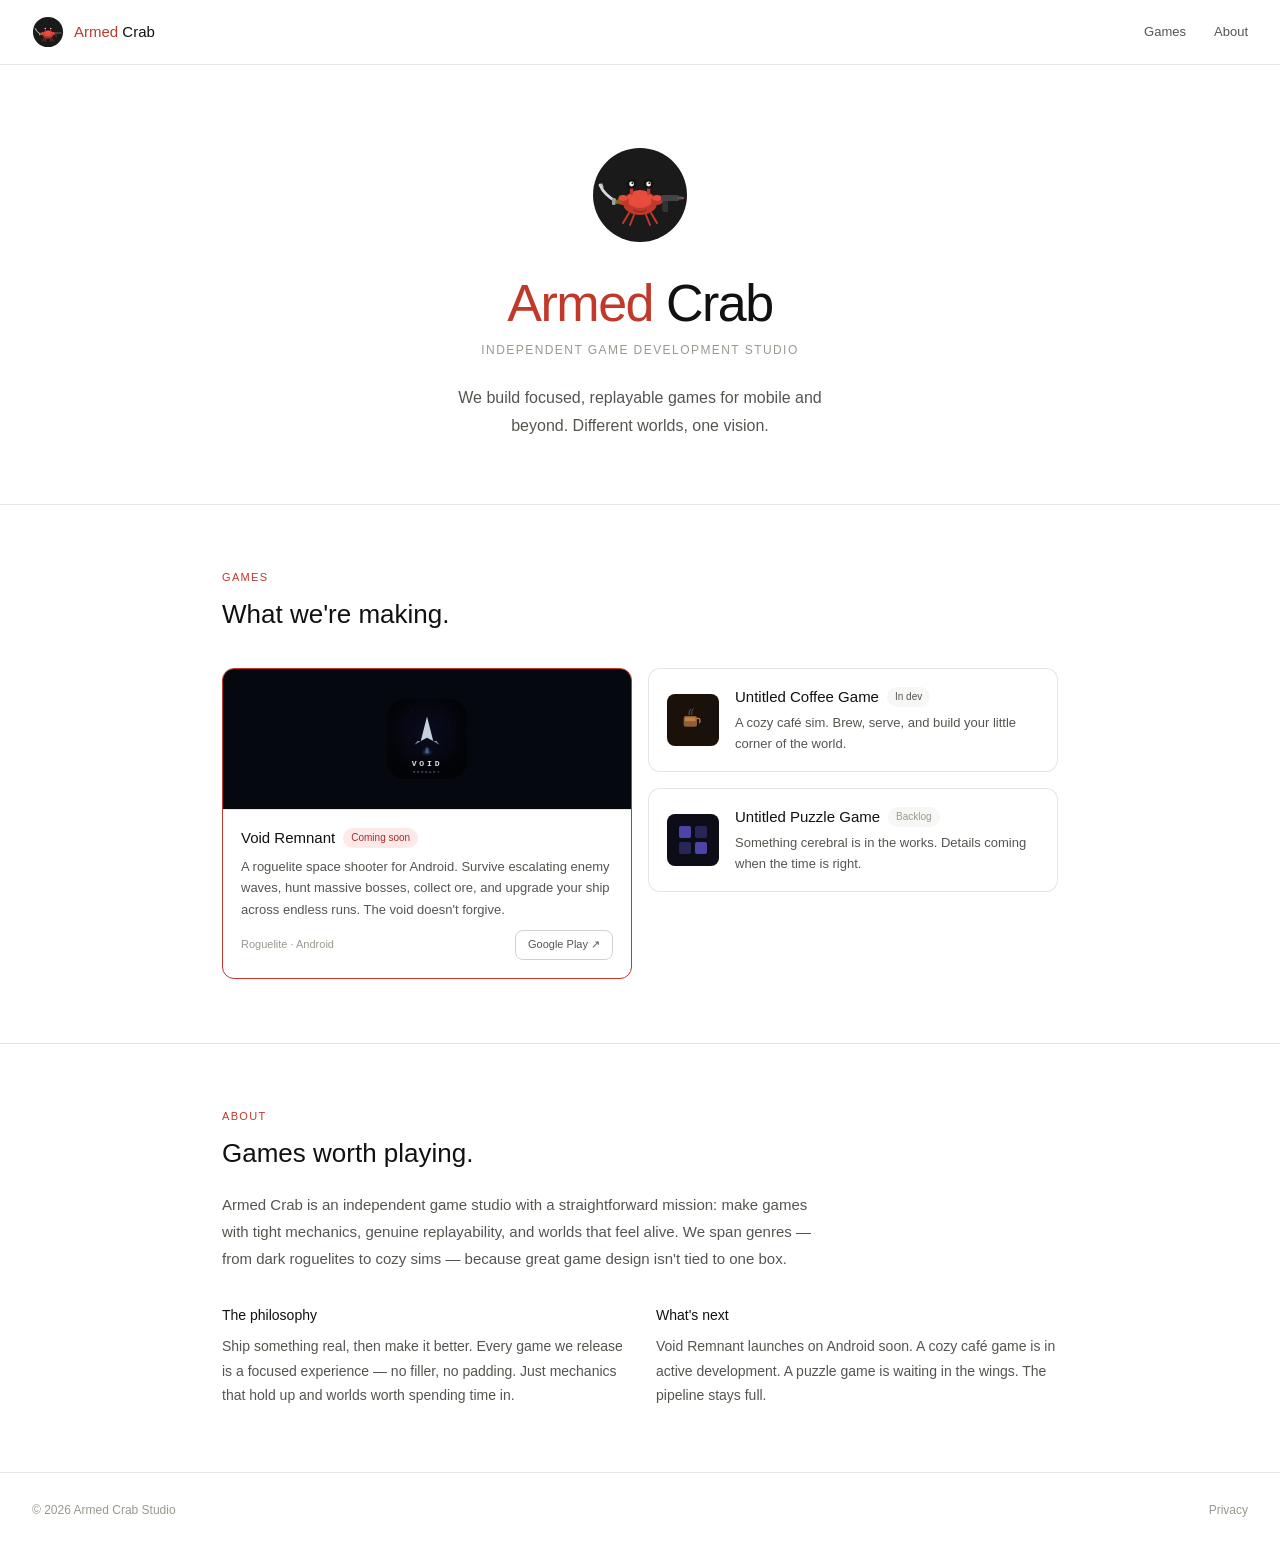
==== index.html @ ccff6bd3 "Add Privacy Policy Navigation" ====
<!DOCTYPE html>
<html lang="en">
<head>
  <meta charset="UTF-8"/>
  <meta name="viewport" content="width=device-width, initial-scale=1.0"/>
  <title>Armed Crab — Independent Game Studio</title>
  <meta name="description" content="Armed Crab is an independent game studio making focused, replayable games for mobile and beyond."/>
  <link rel="stylesheet" href="/styles.css"/>
</head>
<body>

<!-- NAV -->
<nav>
  <a class="nav-logo" href="#">
    <svg width="32" height="32" viewBox="0 0 100 100" xmlns="http://www.w3.org/2000/svg">
      <circle cx="50" cy="50" r="47" fill="#1a1a1a"/>
      <ellipse cx="50" cy="58" rx="17" ry="12" fill="#C0392B"/>
      <ellipse cx="50" cy="54" rx="13" ry="9" fill="#E74C3C"/>
      <rect x="40" y="40" width="3.2" height="10" rx="1.6" fill="#C0392B"/>
      <rect x="57" y="40" width="3.2" height="10" rx="1.6" fill="#C0392B"/>
      <circle cx="41.6" cy="39" r="4.8" fill="#111"/><circle cx="58.6" cy="39" r="4.8" fill="#111"/>
      <circle cx="41.6" cy="39" r="2.4" fill="white"/><circle cx="58.6" cy="39" r="2.4" fill="white"/>
      <circle cx="42.4" cy="38.2" r="1" fill="#111"/><circle cx="59.4" cy="38.2" r="1" fill="#111"/>
      <path d="M44,65 Q50,69 56,65" fill="none" stroke="#922B21" stroke-width="1.4" stroke-linecap="round"/>
      <ellipse cx="33" cy="56" rx="6" ry="4" fill="#C0392B"/><ellipse cx="33" cy="53" rx="4.5" ry="3" fill="#E74C3C"/>
      <path d="M27,57 Q14,50 10,40" fill="none" stroke="#D5D8DC" stroke-width="2.8" stroke-linecap="round"/>
      <path d="M10,40 L12,38 L14,43 Z" fill="#BDC3C7"/>
      <rect x="25" y="55" width="7" height="3.5" rx="1" fill="#8B6914"/><rect x="22" y="53" width="3.5" height="7" rx="1" fill="#95A5A6"/>
      <ellipse cx="67" cy="56" rx="6" ry="4" fill="#C0392B"/><ellipse cx="67" cy="53" rx="4.5" ry="3" fill="#E74C3C"/>
      <rect x="71" y="50" width="18" height="6" rx="1.5" fill="#444"/>
      <rect x="87" y="51.5" width="6" height="3" rx="1.5" fill="#555"/>
      <path d="M73,56 Q71,64 73,67 L78,67 L78,56 Z" fill="#333"/>
      <circle cx="93" cy="53" r="1" fill="#E74C3C" opacity="0.9"/>
      <line x1="39" y1="68" x2="33" y2="78" stroke="#C0392B" stroke-width="2" stroke-linecap="round"/>
      <line x1="44" y1="70" x2="40" y2="80" stroke="#C0392B" stroke-width="2" stroke-linecap="round"/>
      <line x1="61" y1="68" x2="67" y2="78" stroke="#C0392B" stroke-width="2" stroke-linecap="round"/>
      <line x1="56" y1="70" x2="60" y2="80" stroke="#C0392B" stroke-width="2" stroke-linecap="round"/>
    </svg>
    <span class="nav-logo-text"><span>Armed</span> Crab</span>
  </a>
  <div class="nav-links">
    <a href="#games">Games</a>
    <a href="#about">About</a>
  </div>
</nav>

<!-- HERO -->
<div class="hero">
  <svg width="100" height="100" viewBox="0 0 100 100" xmlns="http://www.w3.org/2000/svg">
    <circle cx="50" cy="50" r="47" fill="#1a1a1a"/>
    <ellipse cx="50" cy="58" rx="17" ry="12" fill="#C0392B"/>
    <ellipse cx="50" cy="54" rx="13" ry="9" fill="#E74C3C"/>
    <rect x="40" y="40" width="3.2" height="10" rx="1.6" fill="#C0392B"/>
    <rect x="57" y="40" width="3.2" height="10" rx="1.6" fill="#C0392B"/>
    <circle cx="41.6" cy="39" r="4.8" fill="#111"/><circle cx="58.6" cy="39" r="4.8" fill="#111"/>
    <circle cx="41.6" cy="39" r="2.4" fill="white"/><circle cx="58.6" cy="39" r="2.4" fill="white"/>
    <circle cx="42.4" cy="38.2" r="1" fill="#111"/><circle cx="59.4" cy="38.2" r="1" fill="#111"/>
    <path d="M44,65 Q50,69 56,65" fill="none" stroke="#922B21" stroke-width="1.4" stroke-linecap="round"/>
    <ellipse cx="33" cy="56" rx="6" ry="4" fill="#C0392B"/><ellipse cx="33" cy="53" rx="4.5" ry="3" fill="#E74C3C"/>
    <path d="M27,57 Q14,50 10,40" fill="none" stroke="#D5D8DC" stroke-width="2.8" stroke-linecap="round"/>
    <path d="M10,40 L12,38 L14,43 Z" fill="#BDC3C7"/>
    <rect x="25" y="55" width="7" height="3.5" rx="1" fill="#8B6914"/><rect x="22" y="53" width="3.5" height="7" rx="1" fill="#95A5A6"/>
    <ellipse cx="67" cy="56" rx="6" ry="4" fill="#C0392B"/><ellipse cx="67" cy="53" rx="4.5" ry="3" fill="#E74C3C"/>
    <rect x="71" y="50" width="18" height="6" rx="1.5" fill="#444"/>
    <rect x="87" y="51.5" width="6" height="3" rx="1.5" fill="#555"/>
    <path d="M73,56 Q71,64 73,67 L78,67 L78,56 Z" fill="#333"/>
    <circle cx="93" cy="53" r="1" fill="#E74C3C" opacity="0.9"/>
    <line x1="39" y1="68" x2="33" y2="78" stroke="#C0392B" stroke-width="2" stroke-linecap="round"/>
    <line x1="44" y1="70" x2="40" y2="80" stroke="#C0392B" stroke-width="2" stroke-linecap="round"/>
    <line x1="61" y1="68" x2="67" y2="78" stroke="#C0392B" stroke-width="2" stroke-linecap="round"/>
    <line x1="56" y1="70" x2="60" y2="80" stroke="#C0392B" stroke-width="2" stroke-linecap="round"/>
  </svg>
  <div class="hero-title"><span>Armed</span> Crab</div>
  <div class="hero-sub">Independent game development studio</div>
  <p class="hero-desc">We build focused, replayable games for mobile and beyond. Different worlds, one vision.</p>
</div>

<!-- GAMES -->
<div class="section" id="games">
  <div class="section-label">Games</div>
  <div class="section-title">What we're making.</div>
  <div class="games-grid">

    <!-- Void Remnant -->
    <div class="game-card featured">
      <div class="game-thumb" style="background:#06080f;">
        <svg width="80" height="80" viewBox="0 0 512 512" xmlns="http://www.w3.org/2000/svg">
          <defs>
            <radialGradient id="vbg" cx="50%" cy="42%" r="55%"><stop offset="0%" stop-color="#0a0c20"/><stop offset="100%" stop-color="#020306"/></radialGradient>
            <radialGradient id="veg" cx="50%" cy="50%" r="50%"><stop offset="0%" stop-color="#6688bb" stop-opacity="0.5"/><stop offset="100%" stop-color="#3355aa" stop-opacity="0"/></radialGradient>
            <clipPath id="vic"><rect width="512" height="512" rx="112" ry="112"/></clipPath>
          </defs>
          <g clip-path="url(#vic)">
            <rect width="512" height="512" fill="url(#vbg)"/>
            <circle cx="68" cy="44" r="1.5" fill="#f0f2f4" opacity="0.6"/>
            <circle cx="420" cy="38" r="1.2" fill="#f0f2f4" opacity="0.5"/>
            <circle cx="156" cy="72" r="1.5" fill="#f0f2f4" opacity="0.6"/>
            <circle cx="344" cy="58" r="1.2" fill="#f0f2f4" opacity="0.5"/>
            <circle cx="460" cy="96" r="1.5" fill="#f0f2f4" opacity="0.55"/>
            <circle cx="392" cy="144" r="1.2" fill="#f0f2f4" opacity="0.5"/>
            <ellipse cx="256" cy="340" rx="40" ry="28" fill="url(#veg)"/>
            <polygon points="256,112 296,268 256,248 216,268" fill="#d0d8e4" opacity="0.96"/>
            <polygon points="296,268 336,292 316,268" fill="#a0aabb" opacity="0.90"/>
            <polygon points="216,268 176,292 196,268" fill="#a0aabb" opacity="0.90"/>
            <rect x="246" y="310" width="20" height="36" rx="6" fill="#6688bb" opacity="0.55"/>
            <text x="256" y="430" font-family="'Courier New',monospace" font-size="52" font-weight="700" letter-spacing="18" text-anchor="middle" fill="#f0f2f4" opacity="0.92">VOID</text>
            <text x="256" y="472" font-family="'Courier New',monospace" font-size="26" font-weight="400" letter-spacing="10" text-anchor="middle" fill="#8892a0" opacity="0.80">REMNANT</text>
          </g>
        </svg>
      </div>
      <div class="game-body">
        <div class="game-name">Void Remnant <span class="pill pill-soon">Coming soon</span></div>
        <p class="game-desc">A roguelite space shooter for Android. Survive escalating enemy waves, hunt massive bosses, collect ore, and upgrade your ship across endless runs. The void doesn't forgive.</p>
        <div class="game-footer">
          <span class="game-meta">Roguelite &middot; Android</span>
          <a class="store-btn" href="#">Google Play &nearr;</a>
        </div>
      </div>
    </div>

    <!-- Smaller games -->
    <div class="game-side">
      <div class="game-card-row">
        <div class="game-card-inner">
          <div class="game-icon" style="background:#1a120a;">
            <svg width="32" height="32" viewBox="0 0 48 48"><rect x="10" y="18" width="20" height="16" rx="3" fill="#8B5E3C"/><rect x="12" y="20" width="16" height="6" rx="1" fill="#C4813A"/><path d="M30,22 Q36,20 34,28" fill="none" stroke="#C4813A" stroke-width="2" stroke-linecap="round"/><path d="M18,16 Q18,10 20,8" fill="none" stroke="#ccc" stroke-width="1.2" stroke-linecap="round" opacity="0.5"/><path d="M22,16 Q22,9 24,7" fill="none" stroke="#ccc" stroke-width="1.2" stroke-linecap="round" opacity="0.4"/></svg>
          </div>
          <div>
            <div class="game-name" style="margin-bottom:3px;">Untitled Coffee Game <span class="pill pill-dev">In dev</span></div>
            <p class="game-desc" style="margin-bottom:0;">A cozy café sim. Brew, serve, and build your little corner of the world.</p>
          </div>
        </div>
      </div>
      <div class="game-card-row">
        <div class="game-card-inner">
          <div class="game-icon" style="background:#0d0d18;">
            <svg width="32" height="32" viewBox="0 0 32 32"><rect x="2" y="2" width="12" height="12" rx="2" fill="#534AB7" opacity="0.9"/><rect x="18" y="2" width="12" height="12" rx="2" fill="#534AB7" opacity="0.4"/><rect x="2" y="18" width="12" height="12" rx="2" fill="#534AB7" opacity="0.4"/><rect x="18" y="18" width="12" height="12" rx="2" fill="#534AB7" opacity="0.9"/></svg>
          </div>
          <div>
            <div class="game-name" style="margin-bottom:3px;">Untitled Puzzle Game <span class="pill pill-back">Backlog</span></div>
            <p class="game-desc" style="margin-bottom:0;">Something cerebral is in the works. Details coming when the time is right.</p>
          </div>
        </div>
      </div>
    </div>

  </div>
</div>

<hr class="divider"/>

<!-- ABOUT -->
<div class="section" id="about">
  <div class="section-label">About</div>
  <div class="section-title">Games worth playing.</div>
  <p class="section-body">Armed Crab is an independent game studio with a straightforward mission: make games with tight mechanics, genuine replayability, and worlds that feel alive. We span genres — from dark roguelites to cozy sims — because great game design isn't tied to one box.</p>
  <div class="about-grid">
    <div class="about-block">
      <h3>The philosophy</h3>
      <p>Ship something real, then make it better. Every game we release is a focused experience — no filler, no padding. Just mechanics that hold up and worlds worth spending time in.</p>
    </div>
    <div class="about-block">
      <h3>What's next</h3>
      <p>Void Remnant launches on Android soon. A cozy café game is in active development. A puzzle game is waiting in the wings. The pipeline stays full.</p>
    </div>
  </div>
</div>

<!-- FOOTER -->
<footer class="footer">
  <span>&copy; 2026 Armed Crab Studio</span>
  <a href="/privacy/">Privacy</a>
</footer>

</body>
</html>
---- styles.css ----
*, *::before, *::after { box-sizing: border-box; margin: 0; padding: 0; }

:root {
  --red: #C0392B;
  --red-dark: #A93226;
  --bg: #ffffff;
  --bg2: #f7f7f5;
  --border: rgba(0,0,0,0.1);
  --border-med: rgba(0,0,0,0.18);
  --text: #111111;
  --text-2: #555550;
  --text-3: #999990;
  --radius-md: 8px;
  --radius-lg: 12px;
}

@media (prefers-color-scheme: dark) {
  :root {
    --bg: #111111;
    --bg2: #1a1a1a;
    --border: rgba(255,255,255,0.1);
    --border-med: rgba(255,255,255,0.18);
    --text: #f0f0ee;
    --text-2: #aaaaaa;
    --text-3: #666660;
  }
}

body {
  font-family: -apple-system, BlinkMacSystemFont, 'Segoe UI', Helvetica, Arial, sans-serif;
  background: var(--bg);
  color: var(--text);
  line-height: 1.6;
}

/* NAV */
nav {
  display: flex;
  justify-content: space-between;
  align-items: center;
  padding: 1rem 2rem;
  border-bottom: 0.5px solid var(--border);
  position: sticky;
  top: 0;
  background: var(--bg);
  z-index: 100;
}
.nav-logo { display: flex; align-items: center; gap: 10px; text-decoration: none; }
.nav-logo-text { font-size: 15px; font-weight: 500; color: var(--text); }
.nav-logo-text span { color: var(--red); }
.nav-links { display: flex; gap: 1.75rem; }
.nav-links a { font-size: 13px; color: var(--text-2); text-decoration: none; }
.nav-links a:hover { color: var(--text); }

/* HERO */
.hero {
  text-align: center;
  padding: 5rem 2rem 4rem;
  border-bottom: 0.5px solid var(--border);
}
.hero-title { font-size: clamp(36px, 8vw, 52px); font-weight: 500; letter-spacing: -1.5px; color: var(--text); margin-top: 1.5rem; line-height: 1; }
.hero-title span { color: var(--red); }
.hero-sub { font-size: 12px; color: var(--text-3); margin-top: 0.75rem; letter-spacing: 0.12em; text-transform: uppercase; }
.hero-desc { font-size: 16px; color: var(--text-2); margin-top: 1.5rem; max-width: 400px; margin-left: auto; margin-right: auto; line-height: 1.75; }

/* SECTIONS */
.section { padding: 4rem 2rem; max-width: 900px; margin: 0 auto; }
.section-label { font-size: 11px; text-transform: uppercase; letter-spacing: 0.12em; color: var(--red); font-weight: 500; margin-bottom: 0.5rem; }
.section-title { font-size: 26px; font-weight: 500; color: var(--text); margin-bottom: 1rem; }
.section-body { font-size: 15px; color: var(--text-2); line-height: 1.8; max-width: 600px; }
.divider { border: none; border-top: 0.5px solid var(--border); }

/* GAMES */
.games-grid { display: grid; grid-template-columns: repeat(auto-fit, minmax(260px, 1fr)); gap: 16px; margin-top: 2rem; }
.game-card { border: 0.5px solid var(--border); border-radius: var(--radius-lg); overflow: hidden; background: var(--bg); }
.game-card.featured { border-color: var(--red); border-width: 1.5px; }
.game-thumb { height: 140px; display: flex; align-items: center; justify-content: center; }
.game-body { padding: 1rem 1.125rem 1.125rem; border-top: 0.5px solid var(--border); }
.game-name { font-size: 15px; font-weight: 500; color: var(--text); display: flex; align-items: center; gap: 8px; margin-bottom: 6px; flex-wrap: wrap; }
.game-desc { font-size: 13px; color: var(--text-2); line-height: 1.65; margin-bottom: 10px; }
.game-footer { display: flex; align-items: center; justify-content: space-between; }
.game-meta { font-size: 11px; color: var(--text-3); }
.pill { display: inline-block; font-size: 10px; padding: 2px 8px; border-radius: 100px; font-weight: 500; white-space: nowrap; }
.pill-soon { background: #fde9e8; color: #A32D2D; }
.pill-dev  { background: var(--bg2); color: var(--text-2); }
.pill-back { background: var(--bg2); color: var(--text-3); }
.store-btn { font-size: 11px; padding: 5px 12px; border-radius: var(--radius-md); border: 0.5px solid var(--border-med); color: var(--text-2); text-decoration: none; background: transparent; cursor: pointer; }
.store-btn:hover { background: var(--bg2); color: var(--text); }

/* side-by-side small game cards */
.game-side { display: flex; flex-direction: column; gap: 16px; }
.game-card-row { border: 0.5px solid var(--border); border-radius: var(--radius-lg); background: var(--bg); }
.game-card-inner { display: flex; align-items: center; gap: 1rem; padding: 1rem 1.125rem; }
.game-icon { width: 52px; height: 52px; border-radius: var(--radius-md); display: flex; align-items: center; justify-content: center; flex-shrink: 0; }

/* ABOUT */
.about-grid { display: grid; grid-template-columns: 1fr 1fr; gap: 2rem; margin-top: 2rem; }
@media (max-width: 540px) { .about-grid { grid-template-columns: 1fr; } }
.about-block h3 { font-size: 14px; font-weight: 500; color: var(--text); margin-bottom: 0.5rem; }
.about-block p { font-size: 14px; color: var(--text-2); line-height: 1.75; }

/* FOOTER */
.footer {
  padding: 1.75rem 2rem;
  display: flex;
  justify-content: space-between;
  align-items: center;
  font-size: 12px;
  color: var(--text-3);
  border-top: 0.5px solid var(--border);
  flex-wrap: wrap;
  gap: 8px;
}
.footer a { font-size: 12px; color: var(--text-3); text-decoration: none; }
.footer a:hover { color: var(--text-2); }

/* LEGAL / PROSE PAGES */
.legal { max-width: 720px; margin: 0 auto; padding: 4rem 2rem 5rem; }
.legal .section-label { margin-bottom: 0.5rem; }
.legal h1 { font-size: clamp(28px, 5vw, 36px); font-weight: 500; letter-spacing: -0.5px; color: var(--text); margin-bottom: 0.5rem; line-height: 1.2; }
.legal .updated { font-size: 12px; color: var(--text-3); letter-spacing: 0.04em; margin-bottom: 2.5rem; }
.legal h2 { font-size: 13px; text-transform: uppercase; letter-spacing: 0.12em; color: var(--red); font-weight: 500; margin-top: 2rem; margin-bottom: 0.6rem; }
.legal p { font-size: 15px; color: var(--text-2); line-height: 1.8; margin-bottom: 1rem; }
.legal a { color: var(--text); text-decoration: underline; text-decoration-color: var(--border-med); text-underline-offset: 3px; }
.legal a:hover { text-decoration-color: var(--red); }

/* POLICY INDEX LIST */
.policy-list { list-style: none; margin-top: 1.5rem; display: flex; flex-direction: column; gap: 10px; }
.policy-list a {
  display: flex;
  justify-content: space-between;
  align-items: center;
  gap: 1rem;
  padding: 1rem 1.125rem;
  border: 0.5px solid var(--border);
  border-radius: var(--radius-lg);
  text-decoration: none;
  color: var(--text);
  transition: border-color 0.15s, background 0.15s;
}
.policy-list a:hover { border-color: var(--red); background: var(--bg2); }
.policy-list .policy-name { font-size: 15px; font-weight: 500; }
.policy-list .policy-meta { font-size: 11px; color: var(--text-3); text-transform: uppercase; letter-spacing: 0.08em; }
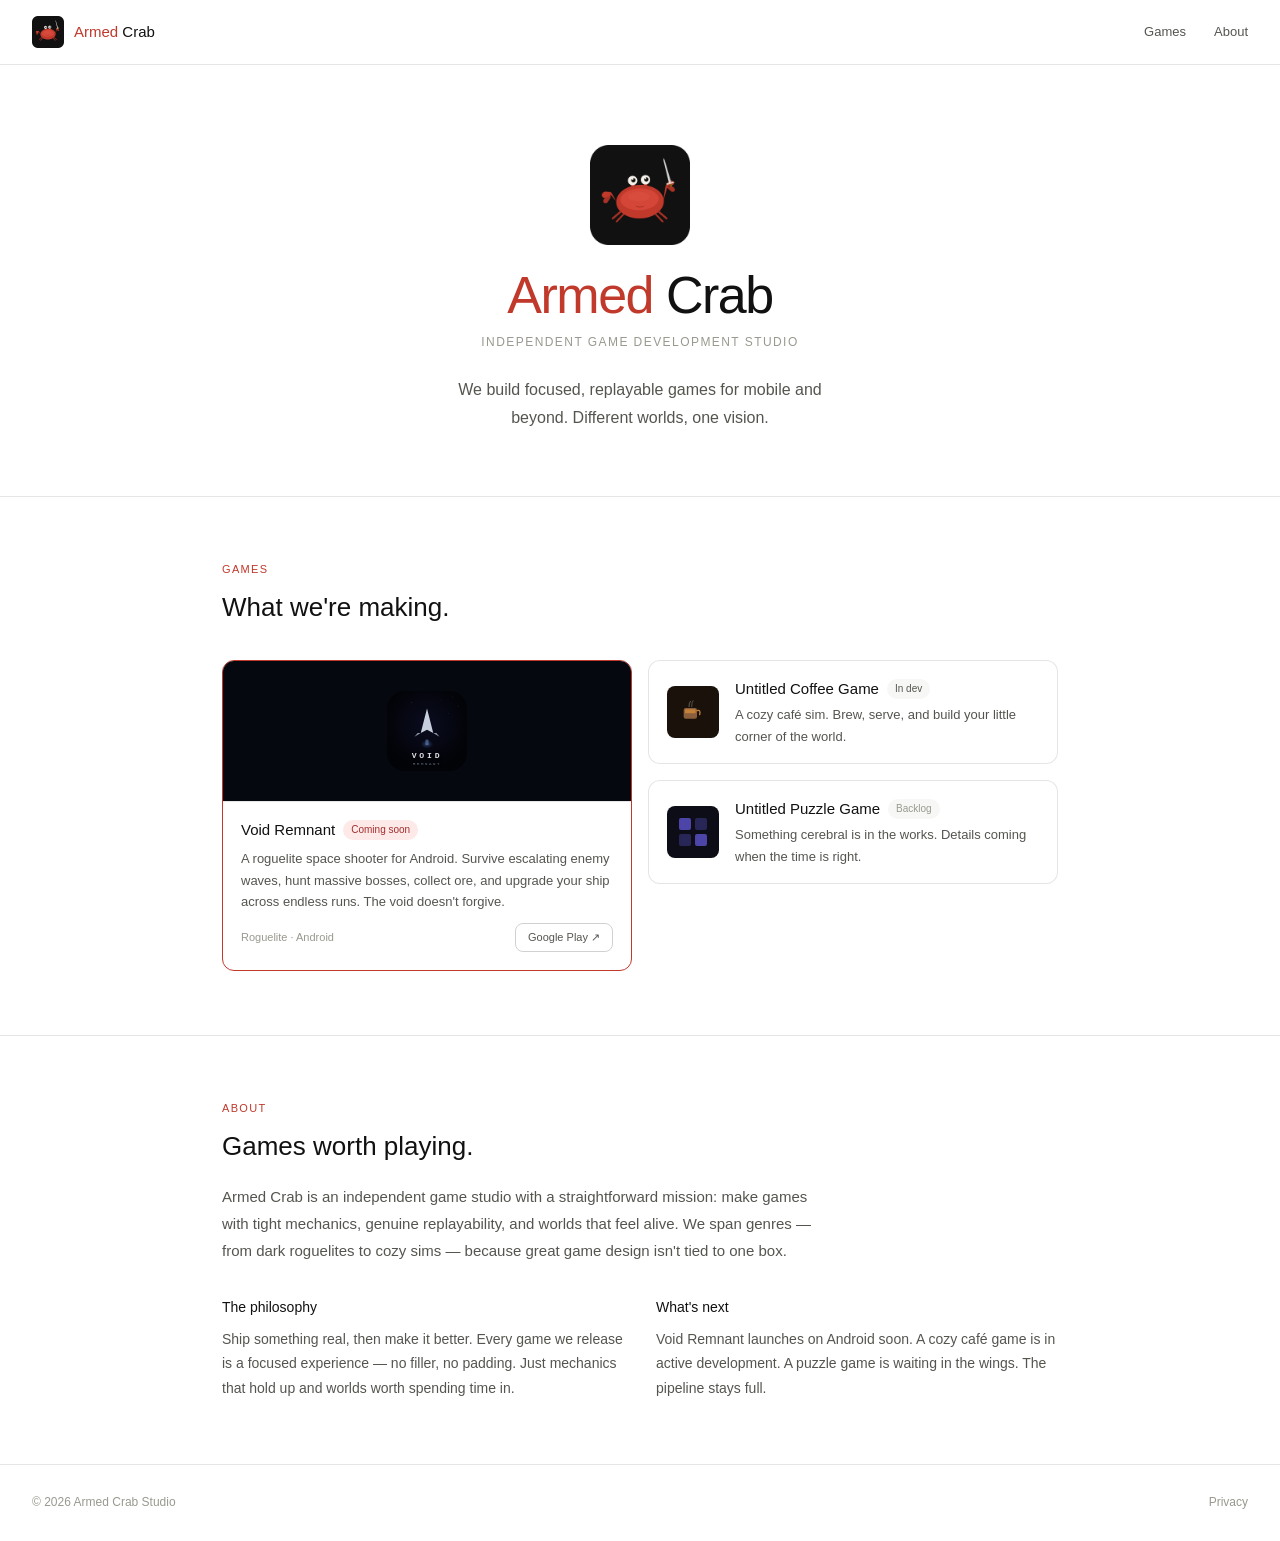
==== commit 97182b13: "Swap inline SVG crab for new PNG app icon (nav, hero, favicon) Replace the hand-coded SVG crab with " ====
--- a/index.html
+++ b/index.html
@@ -5,6 +5,7 @@
   <meta name="viewport" content="width=device-width, initial-scale=1.0"/>
   <title>Armed Crab — Independent Game Studio</title>
   <meta name="description" content="Armed Crab is an independent game studio making focused, replayable games for mobile and beyond."/>
+  <link rel="icon" type="image/png" href="/icon-512-light-512x512.png"/>
   <link rel="stylesheet" href="/styles.css"/>
 </head>
 <body>
@@ -12,30 +13,7 @@
 <!-- NAV -->
 <nav>
   <a class="nav-logo" href="#">
-    <svg width="32" height="32" viewBox="0 0 100 100" xmlns="http://www.w3.org/2000/svg">
-      <circle cx="50" cy="50" r="47" fill="#1a1a1a"/>
-      <ellipse cx="50" cy="58" rx="17" ry="12" fill="#C0392B"/>
-      <ellipse cx="50" cy="54" rx="13" ry="9" fill="#E74C3C"/>
-      <rect x="40" y="40" width="3.2" height="10" rx="1.6" fill="#C0392B"/>
-      <rect x="57" y="40" width="3.2" height="10" rx="1.6" fill="#C0392B"/>
-      <circle cx="41.6" cy="39" r="4.8" fill="#111"/><circle cx="58.6" cy="39" r="4.8" fill="#111"/>
-      <circle cx="41.6" cy="39" r="2.4" fill="white"/><circle cx="58.6" cy="39" r="2.4" fill="white"/>
-      <circle cx="42.4" cy="38.2" r="1" fill="#111"/><circle cx="59.4" cy="38.2" r="1" fill="#111"/>
-      <path d="M44,65 Q50,69 56,65" fill="none" stroke="#922B21" stroke-width="1.4" stroke-linecap="round"/>
-      <ellipse cx="33" cy="56" rx="6" ry="4" fill="#C0392B"/><ellipse cx="33" cy="53" rx="4.5" ry="3" fill="#E74C3C"/>
-      <path d="M27,57 Q14,50 10,40" fill="none" stroke="#D5D8DC" stroke-width="2.8" stroke-linecap="round"/>
-      <path d="M10,40 L12,38 L14,43 Z" fill="#BDC3C7"/>
-      <rect x="25" y="55" width="7" height="3.5" rx="1" fill="#8B6914"/><rect x="22" y="53" width="3.5" height="7" rx="1" fill="#95A5A6"/>
-      <ellipse cx="67" cy="56" rx="6" ry="4" fill="#C0392B"/><ellipse cx="67" cy="53" rx="4.5" ry="3" fill="#E74C3C"/>
-      <rect x="71" y="50" width="18" height="6" rx="1.5" fill="#444"/>
-      <rect x="87" y="51.5" width="6" height="3" rx="1.5" fill="#555"/>
-      <path d="M73,56 Q71,64 73,67 L78,67 L78,56 Z" fill="#333"/>
-      <circle cx="93" cy="53" r="1" fill="#E74C3C" opacity="0.9"/>
-      <line x1="39" y1="68" x2="33" y2="78" stroke="#C0392B" stroke-width="2" stroke-linecap="round"/>
-      <line x1="44" y1="70" x2="40" y2="80" stroke="#C0392B" stroke-width="2" stroke-linecap="round"/>
-      <line x1="61" y1="68" x2="67" y2="78" stroke="#C0392B" stroke-width="2" stroke-linecap="round"/>
-      <line x1="56" y1="70" x2="60" y2="80" stroke="#C0392B" stroke-width="2" stroke-linecap="round"/>
-    </svg>
+    <img class="nav-logo-img" src="/icon-512-light-512x512.png" alt="Armed Crab" width="32" height="32"/>
     <span class="nav-logo-text"><span>Armed</span> Crab</span>
   </a>
   <div class="nav-links">
@@ -46,30 +24,7 @@
 
 <!-- HERO -->
 <div class="hero">
-  <svg width="100" height="100" viewBox="0 0 100 100" xmlns="http://www.w3.org/2000/svg">
-    <circle cx="50" cy="50" r="47" fill="#1a1a1a"/>
-    <ellipse cx="50" cy="58" rx="17" ry="12" fill="#C0392B"/>
-    <ellipse cx="50" cy="54" rx="13" ry="9" fill="#E74C3C"/>
-    <rect x="40" y="40" width="3.2" height="10" rx="1.6" fill="#C0392B"/>
-    <rect x="57" y="40" width="3.2" height="10" rx="1.6" fill="#C0392B"/>
-    <circle cx="41.6" cy="39" r="4.8" fill="#111"/><circle cx="58.6" cy="39" r="4.8" fill="#111"/>
-    <circle cx="41.6" cy="39" r="2.4" fill="white"/><circle cx="58.6" cy="39" r="2.4" fill="white"/>
-    <circle cx="42.4" cy="38.2" r="1" fill="#111"/><circle cx="59.4" cy="38.2" r="1" fill="#111"/>
-    <path d="M44,65 Q50,69 56,65" fill="none" stroke="#922B21" stroke-width="1.4" stroke-linecap="round"/>
-    <ellipse cx="33" cy="56" rx="6" ry="4" fill="#C0392B"/><ellipse cx="33" cy="53" rx="4.5" ry="3" fill="#E74C3C"/>
-    <path d="M27,57 Q14,50 10,40" fill="none" stroke="#D5D8DC" stroke-width="2.8" stroke-linecap="round"/>
-    <path d="M10,40 L12,38 L14,43 Z" fill="#BDC3C7"/>
-    <rect x="25" y="55" width="7" height="3.5" rx="1" fill="#8B6914"/><rect x="22" y="53" width="3.5" height="7" rx="1" fill="#95A5A6"/>
-    <ellipse cx="67" cy="56" rx="6" ry="4" fill="#C0392B"/><ellipse cx="67" cy="53" rx="4.5" ry="3" fill="#E74C3C"/>
-    <rect x="71" y="50" width="18" height="6" rx="1.5" fill="#444"/>
-    <rect x="87" y="51.5" width="6" height="3" rx="1.5" fill="#555"/>
-    <path d="M73,56 Q71,64 73,67 L78,67 L78,56 Z" fill="#333"/>
-    <circle cx="93" cy="53" r="1" fill="#E74C3C" opacity="0.9"/>
-    <line x1="39" y1="68" x2="33" y2="78" stroke="#C0392B" stroke-width="2" stroke-linecap="round"/>
-    <line x1="44" y1="70" x2="40" y2="80" stroke="#C0392B" stroke-width="2" stroke-linecap="round"/>
-    <line x1="61" y1="68" x2="67" y2="78" stroke="#C0392B" stroke-width="2" stroke-linecap="round"/>
-    <line x1="56" y1="70" x2="60" y2="80" stroke="#C0392B" stroke-width="2" stroke-linecap="round"/>
-  </svg>
+  <img class="hero-img" src="/icon-512-light-512x512.png" alt="" width="100" height="100"/>
   <div class="hero-title"><span>Armed</span> Crab</div>
   <div class="hero-sub">Independent game development studio</div>
   <p class="hero-desc">We build focused, replayable games for mobile and beyond. Different worlds, one vision.</p>
--- a/styles.css
+++ b/styles.css
@@ -46,6 +46,8 @@
   z-index: 100;
 }
 .nav-logo { display: flex; align-items: center; gap: 10px; text-decoration: none; }
+.nav-logo-img { display: block; width: 32px; height: 32px; }
+.hero-img { display: block; width: 100px; height: 100px; margin: 0 auto; }
 .nav-logo-text { font-size: 15px; font-weight: 500; color: var(--text); }
 .nav-logo-text span { color: var(--red); }
 .nav-links { display: flex; gap: 1.75rem; }
@@ -120,7 +122,12 @@
 .legal h1 { font-size: clamp(28px, 5vw, 36px); font-weight: 500; letter-spacing: -0.5px; color: var(--text); margin-bottom: 0.5rem; line-height: 1.2; }
 .legal .updated { font-size: 12px; color: var(--text-3); letter-spacing: 0.04em; margin-bottom: 2.5rem; }
 .legal h2 { font-size: 13px; text-transform: uppercase; letter-spacing: 0.12em; color: var(--red); font-weight: 500; margin-top: 2rem; margin-bottom: 0.6rem; }
+.legal h3 { font-size: 15px; font-weight: 600; color: var(--text); margin-top: 1.25rem; margin-bottom: 0.5rem; }
 .legal p { font-size: 15px; color: var(--text-2); line-height: 1.8; margin-bottom: 1rem; }
+.legal ul { list-style: disc; padding-left: 1.5rem; margin-bottom: 1rem; }
+.legal li { font-size: 15px; color: var(--text-2); line-height: 1.8; margin-bottom: 0.25rem; }
+.legal strong { color: var(--text); font-weight: 600; }
+.legal code { font-family: ui-monospace, SFMono-Regular, Menlo, Consolas, monospace; font-size: 0.92em; background: var(--bg2); padding: 1px 5px; border-radius: 4px; }
 .legal a { color: var(--text); text-decoration: underline; text-decoration-color: var(--border-med); text-underline-offset: 3px; }
 .legal a:hover { text-decoration-color: var(--red); }
 
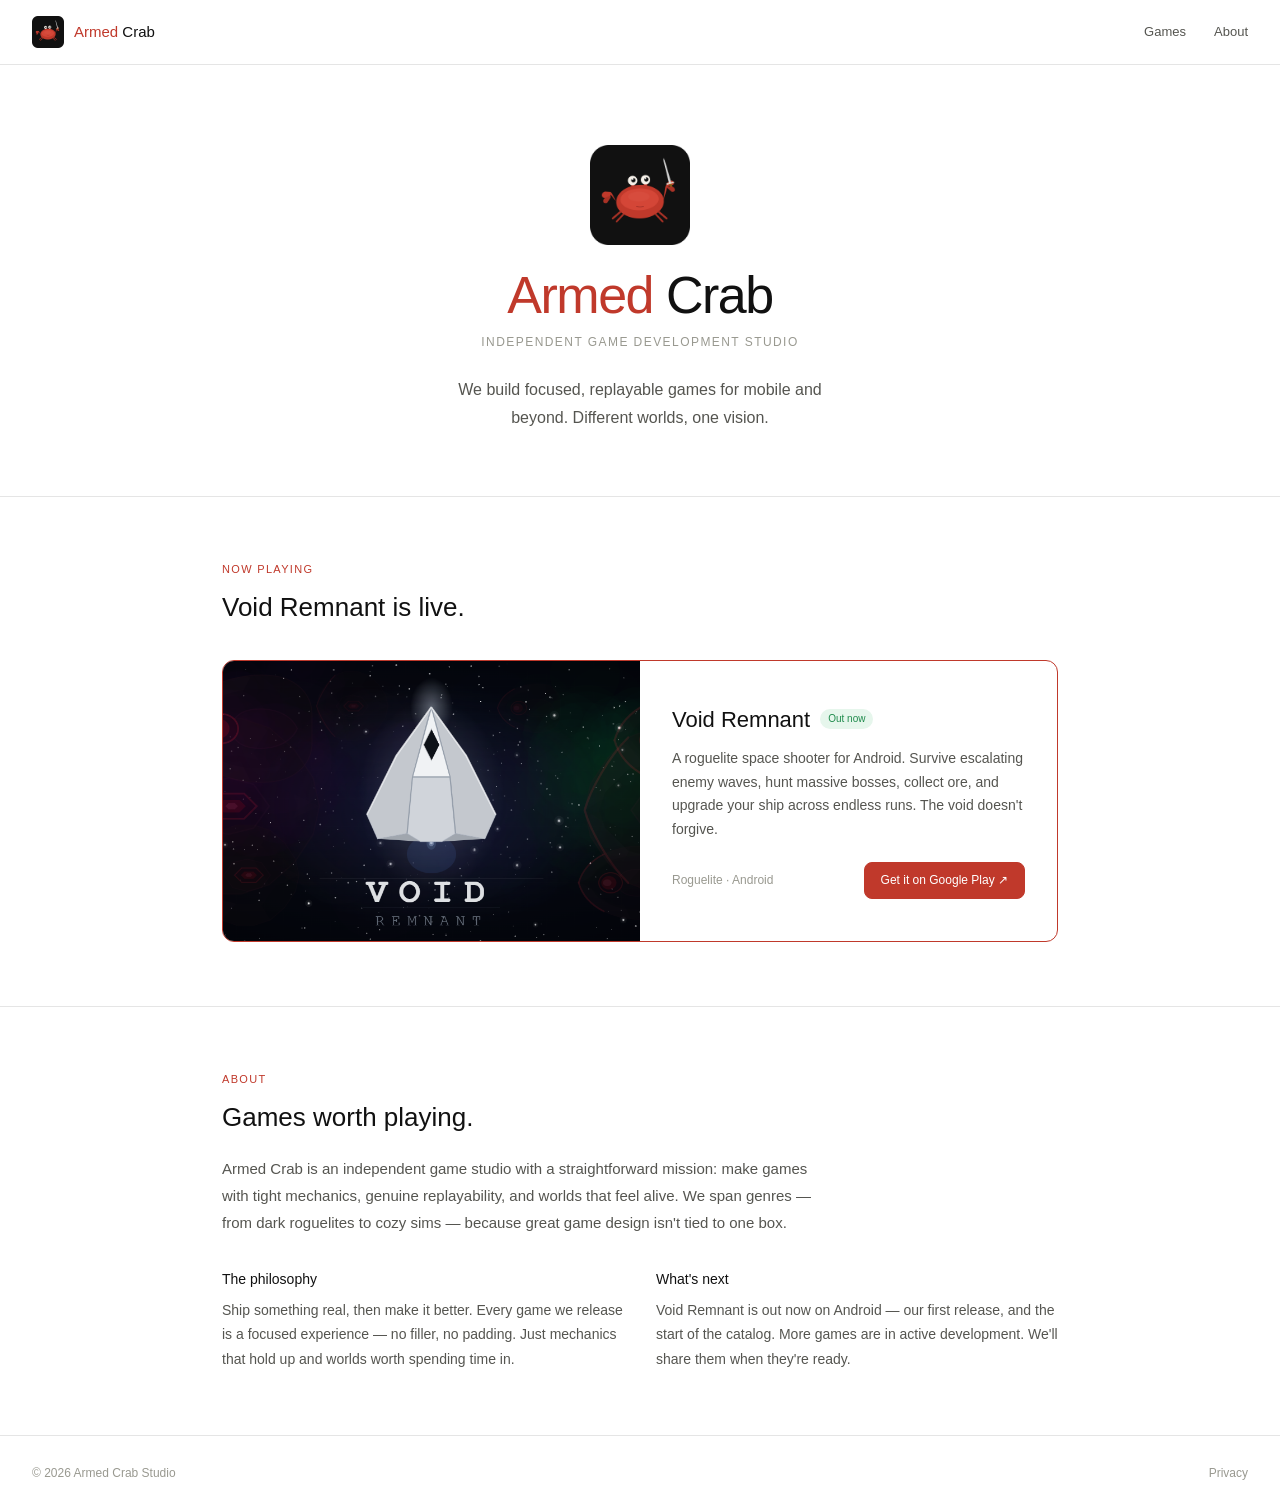
==== commit ffca2866: "Launch Void Remnant: live store link + featured centerpiece Void Remnant is now on Google Play. Mark" ====
--- a/index.html
+++ b/index.html
@@ -32,73 +32,22 @@
 
 <!-- GAMES -->
 <div class="section" id="games">
-  <div class="section-label">Games</div>
-  <div class="section-title">What we're making.</div>
-  <div class="games-grid">
+  <div class="section-label">Now playing</div>
+  <div class="section-title">Void Remnant is live.</div>
 
-    <!-- Void Remnant -->
-    <div class="game-card featured">
-      <div class="game-thumb" style="background:#06080f;">
-        <svg width="80" height="80" viewBox="0 0 512 512" xmlns="http://www.w3.org/2000/svg">
-          <defs>
-            <radialGradient id="vbg" cx="50%" cy="42%" r="55%"><stop offset="0%" stop-color="#0a0c20"/><stop offset="100%" stop-color="#020306"/></radialGradient>
-            <radialGradient id="veg" cx="50%" cy="50%" r="50%"><stop offset="0%" stop-color="#6688bb" stop-opacity="0.5"/><stop offset="100%" stop-color="#3355aa" stop-opacity="0"/></radialGradient>
-            <clipPath id="vic"><rect width="512" height="512" rx="112" ry="112"/></clipPath>
-          </defs>
-          <g clip-path="url(#vic)">
-            <rect width="512" height="512" fill="url(#vbg)"/>
-            <circle cx="68" cy="44" r="1.5" fill="#f0f2f4" opacity="0.6"/>
-            <circle cx="420" cy="38" r="1.2" fill="#f0f2f4" opacity="0.5"/>
-            <circle cx="156" cy="72" r="1.5" fill="#f0f2f4" opacity="0.6"/>
-            <circle cx="344" cy="58" r="1.2" fill="#f0f2f4" opacity="0.5"/>
-            <circle cx="460" cy="96" r="1.5" fill="#f0f2f4" opacity="0.55"/>
-            <circle cx="392" cy="144" r="1.2" fill="#f0f2f4" opacity="0.5"/>
-            <ellipse cx="256" cy="340" rx="40" ry="28" fill="url(#veg)"/>
-            <polygon points="256,112 296,268 256,248 216,268" fill="#d0d8e4" opacity="0.96"/>
-            <polygon points="296,268 336,292 316,268" fill="#a0aabb" opacity="0.90"/>
-            <polygon points="216,268 176,292 196,268" fill="#a0aabb" opacity="0.90"/>
-            <rect x="246" y="310" width="20" height="36" rx="6" fill="#6688bb" opacity="0.55"/>
-            <text x="256" y="430" font-family="'Courier New',monospace" font-size="52" font-weight="700" letter-spacing="18" text-anchor="middle" fill="#f0f2f4" opacity="0.92">VOID</text>
-            <text x="256" y="472" font-family="'Courier New',monospace" font-size="26" font-weight="400" letter-spacing="10" text-anchor="middle" fill="#8892a0" opacity="0.80">REMNANT</text>
-          </g>
-        </svg>
-      </div>
-      <div class="game-body">
-        <div class="game-name">Void Remnant <span class="pill pill-soon">Coming soon</span></div>
-        <p class="game-desc">A roguelite space shooter for Android. Survive escalating enemy waves, hunt massive bosses, collect ore, and upgrade your ship across endless runs. The void doesn't forgive.</p>
-        <div class="game-footer">
-          <span class="game-meta">Roguelite &middot; Android</span>
-          <a class="store-btn" href="#">Google Play &nearr;</a>
-        </div>
+  <!-- Void Remnant — featured -->
+  <div class="game-feature">
+    <div class="game-thumb" style="background:#06080f;">
+      <img class="game-thumb-img" src="/void-remnant-feature-1024x500.png" alt="Void Remnant" width="1024" height="500"/>
+    </div>
+    <div class="game-body">
+      <div class="game-name">Void Remnant <span class="pill pill-live">Out now</span></div>
+      <p class="game-desc">A roguelite space shooter for Android. Survive escalating enemy waves, hunt massive bosses, collect ore, and upgrade your ship across endless runs. The void doesn't forgive.</p>
+      <div class="game-footer">
+        <span class="game-meta">Roguelite &middot; Android</span>
+        <a class="store-btn primary" href="https://play.google.com/store/apps/details?id=com.armedcrab.voidremnant" target="_blank" rel="noopener">Get it on Google Play &nearr;</a>
       </div>
     </div>
-
-    <!-- Smaller games -->
-    <div class="game-side">
-      <div class="game-card-row">
-        <div class="game-card-inner">
-          <div class="game-icon" style="background:#1a120a;">
-            <svg width="32" height="32" viewBox="0 0 48 48"><rect x="10" y="18" width="20" height="16" rx="3" fill="#8B5E3C"/><rect x="12" y="20" width="16" height="6" rx="1" fill="#C4813A"/><path d="M30,22 Q36,20 34,28" fill="none" stroke="#C4813A" stroke-width="2" stroke-linecap="round"/><path d="M18,16 Q18,10 20,8" fill="none" stroke="#ccc" stroke-width="1.2" stroke-linecap="round" opacity="0.5"/><path d="M22,16 Q22,9 24,7" fill="none" stroke="#ccc" stroke-width="1.2" stroke-linecap="round" opacity="0.4"/></svg>
-          </div>
-          <div>
-            <div class="game-name" style="margin-bottom:3px;">Untitled Coffee Game <span class="pill pill-dev">In dev</span></div>
-            <p class="game-desc" style="margin-bottom:0;">A cozy café sim. Brew, serve, and build your little corner of the world.</p>
-          </div>
-        </div>
-      </div>
-      <div class="game-card-row">
-        <div class="game-card-inner">
-          <div class="game-icon" style="background:#0d0d18;">
-            <svg width="32" height="32" viewBox="0 0 32 32"><rect x="2" y="2" width="12" height="12" rx="2" fill="#534AB7" opacity="0.9"/><rect x="18" y="2" width="12" height="12" rx="2" fill="#534AB7" opacity="0.4"/><rect x="2" y="18" width="12" height="12" rx="2" fill="#534AB7" opacity="0.4"/><rect x="18" y="18" width="12" height="12" rx="2" fill="#534AB7" opacity="0.9"/></svg>
-          </div>
-          <div>
-            <div class="game-name" style="margin-bottom:3px;">Untitled Puzzle Game <span class="pill pill-back">Backlog</span></div>
-            <p class="game-desc" style="margin-bottom:0;">Something cerebral is in the works. Details coming when the time is right.</p>
-          </div>
-        </div>
-      </div>
-    </div>
-
   </div>
 </div>
 
@@ -116,7 +65,7 @@
     </div>
     <div class="about-block">
       <h3>What's next</h3>
-      <p>Void Remnant launches on Android soon. A cozy café game is in active development. A puzzle game is waiting in the wings. The pipeline stays full.</p>
+      <p>Void Remnant is out now on Android — our first release, and the start of the catalog. More games are in active development. We'll share them when they're ready.</p>
     </div>
   </div>
 </div>
--- a/styles.css
+++ b/styles.css
@@ -72,28 +72,35 @@
 .section-body { font-size: 15px; color: var(--text-2); line-height: 1.8; max-width: 600px; }
 .divider { border: none; border-top: 0.5px solid var(--border); }
 
-/* GAMES */
-.games-grid { display: grid; grid-template-columns: repeat(auto-fit, minmax(260px, 1fr)); gap: 16px; margin-top: 2rem; }
-.game-card { border: 0.5px solid var(--border); border-radius: var(--radius-lg); overflow: hidden; background: var(--bg); }
-.game-card.featured { border-color: var(--red); border-width: 1.5px; }
-.game-thumb { height: 140px; display: flex; align-items: center; justify-content: center; }
-.game-body { padding: 1rem 1.125rem 1.125rem; border-top: 0.5px solid var(--border); }
-.game-name { font-size: 15px; font-weight: 500; color: var(--text); display: flex; align-items: center; gap: 8px; margin-bottom: 6px; flex-wrap: wrap; }
-.game-desc { font-size: 13px; color: var(--text-2); line-height: 1.65; margin-bottom: 10px; }
-.game-footer { display: flex; align-items: center; justify-content: space-between; }
-.game-meta { font-size: 11px; color: var(--text-3); }
+/* GAMES — featured centerpiece */
+.game-feature {
+  display: grid;
+  grid-template-columns: 1fr 1fr;
+  margin-top: 2rem;
+  border: 1.5px solid var(--red);
+  border-radius: var(--radius-lg);
+  overflow: hidden;
+  background: var(--bg);
+}
+.game-thumb { min-height: 280px; display: flex; align-items: center; justify-content: center; overflow: hidden; }
+.game-thumb-img { display: block; width: 100%; height: 100%; object-fit: cover; }
+.game-body { padding: 2rem 2rem 2.125rem; display: flex; flex-direction: column; justify-content: center; }
+.game-name { font-size: 22px; font-weight: 500; color: var(--text); display: flex; align-items: center; gap: 10px; margin-bottom: 10px; flex-wrap: wrap; }
+.game-desc { font-size: 14px; color: var(--text-2); line-height: 1.7; margin-bottom: 1.25rem; }
+.game-footer { display: flex; align-items: center; justify-content: space-between; gap: 1rem; flex-wrap: wrap; }
+.game-meta { font-size: 12px; color: var(--text-3); }
 .pill { display: inline-block; font-size: 10px; padding: 2px 8px; border-radius: 100px; font-weight: 500; white-space: nowrap; }
-.pill-soon { background: #fde9e8; color: #A32D2D; }
-.pill-dev  { background: var(--bg2); color: var(--text-2); }
-.pill-back { background: var(--bg2); color: var(--text-3); }
-.store-btn { font-size: 11px; padding: 5px 12px; border-radius: var(--radius-md); border: 0.5px solid var(--border-med); color: var(--text-2); text-decoration: none; background: transparent; cursor: pointer; }
+.pill-live { background: #e6f6ec; color: #1f8b4c; }
+.store-btn { font-size: 12px; padding: 8px 16px; border-radius: var(--radius-md); border: 0.5px solid var(--border-med); color: var(--text-2); text-decoration: none; background: transparent; cursor: pointer; }
 .store-btn:hover { background: var(--bg2); color: var(--text); }
+.store-btn.primary { background: var(--red); border-color: var(--red); color: #fff; font-weight: 500; }
+.store-btn.primary:hover { background: var(--red-dark); color: #fff; }
 
-/* side-by-side small game cards */
-.game-side { display: flex; flex-direction: column; gap: 16px; }
-.game-card-row { border: 0.5px solid var(--border); border-radius: var(--radius-lg); background: var(--bg); }
-.game-card-inner { display: flex; align-items: center; gap: 1rem; padding: 1rem 1.125rem; }
-.game-icon { width: 52px; height: 52px; border-radius: var(--radius-md); display: flex; align-items: center; justify-content: center; flex-shrink: 0; }
+@media (max-width: 600px) {
+  .game-feature { grid-template-columns: 1fr; }
+  .game-thumb { min-height: 200px; }
+  .game-body { padding: 1.5rem 1.5rem 1.625rem; border-top: 0.5px solid var(--border); }
+}
 
 /* ABOUT */
 .about-grid { display: grid; grid-template-columns: 1fr 1fr; gap: 2rem; margin-top: 2rem; }
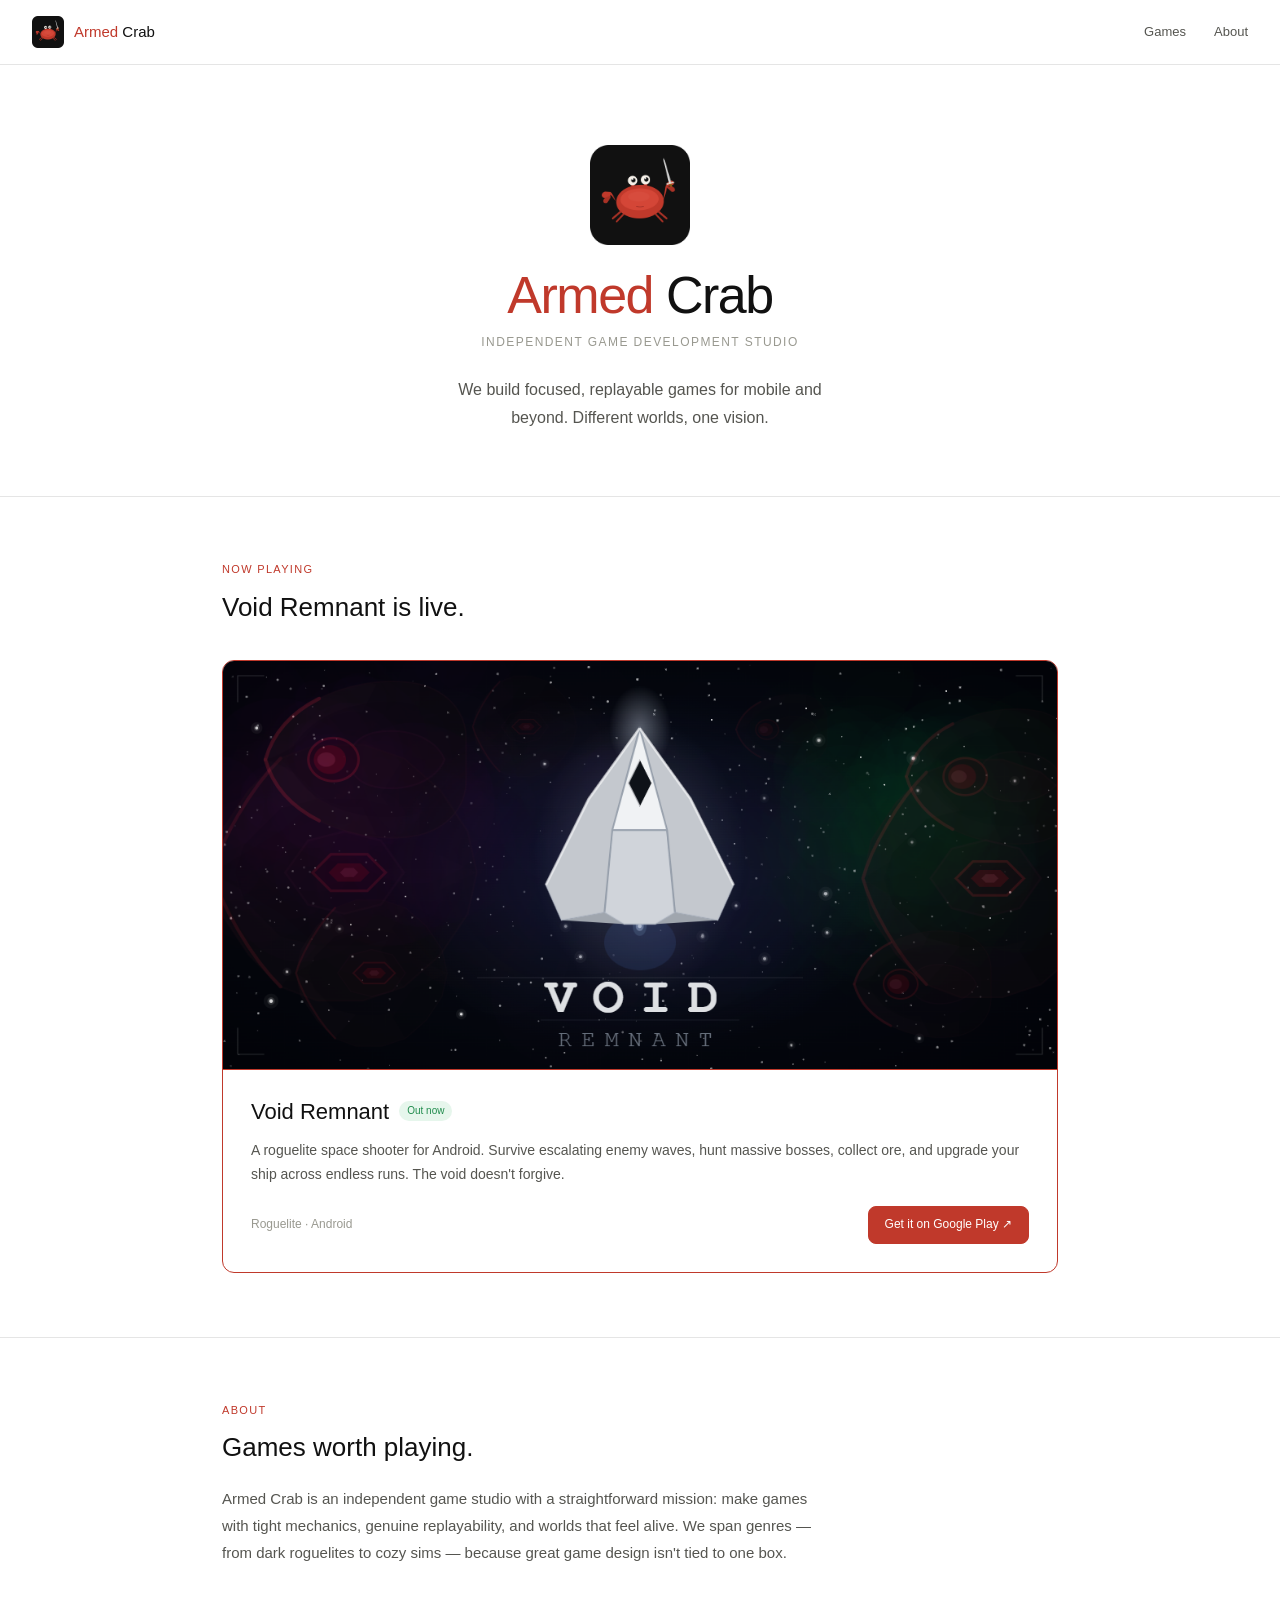
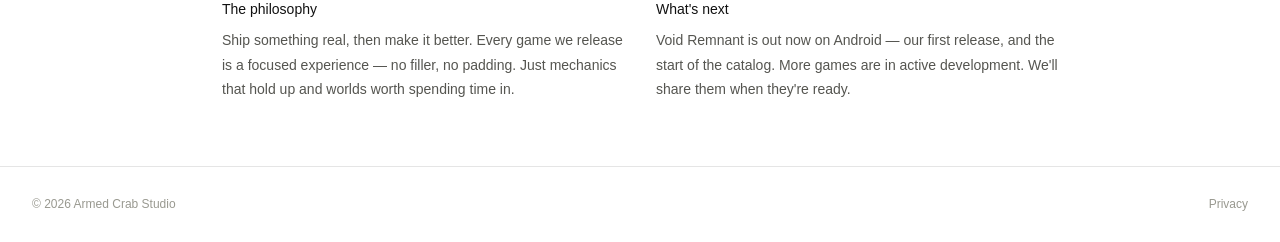
==== commit a9149d23: "Add Open Graph metadata, canonical URLs, robots.txt and sitemap Every page rendered as a bare URL wh" ====
--- a/index.html
+++ b/index.html
@@ -5,6 +5,19 @@
   <meta name="viewport" content="width=device-width, initial-scale=1.0"/>
   <title>Armed Crab — Independent Game Studio</title>
   <meta name="description" content="Armed Crab is an independent game studio making focused, replayable games for mobile and beyond."/>
+  <link rel="canonical" href="https://armedcrab.com/"/>
+  <meta name="theme-color" content="#ffffff" media="(prefers-color-scheme: light)"/>
+  <meta name="theme-color" content="#111111" media="(prefers-color-scheme: dark)"/>
+  <meta property="og:type" content="website"/>
+  <meta property="og:site_name" content="Armed Crab"/>
+  <meta property="og:url" content="https://armedcrab.com/"/>
+  <meta property="og:title" content="Armed Crab — Independent Game Studio"/>
+  <meta property="og:description" content="Focused, replayable games for mobile and beyond. Different worlds, one vision."/>
+  <meta property="og:image" content="https://armedcrab.com/og-image-1200x630.png"/>
+  <meta property="og:image:width" content="1200"/>
+  <meta property="og:image:height" content="630"/>
+  <meta property="og:image:alt" content="Armed Crab — independent game studio"/>
+  <meta name="twitter:card" content="summary_large_image"/>
   <link rel="icon" type="image/png" href="/icon-512-light-512x512.png"/>
   <link rel="stylesheet" href="/styles.css"/>
 </head>
--- a/styles.css
+++ b/styles.css
@@ -74,17 +74,15 @@
 
 /* GAMES — featured centerpiece */
 .game-feature {
-  display: grid;
-  grid-template-columns: 1fr 1fr;
   margin-top: 2rem;
   border: 1.5px solid var(--red);
   border-radius: var(--radius-lg);
   overflow: hidden;
   background: var(--bg);
 }
-.game-thumb { min-height: 280px; display: flex; align-items: center; justify-content: center; overflow: hidden; }
-.game-thumb-img { display: block; width: 100%; height: 100%; object-fit: cover; }
-.game-body { padding: 2rem 2rem 2.125rem; display: flex; flex-direction: column; justify-content: center; }
+.game-thumb { display: flex; align-items: center; justify-content: center; background: #06080f; }
+.game-thumb-img { display: block; width: 100%; height: auto; }
+.game-body { padding: 1.5rem 1.75rem 1.75rem; border-top: 1.5px solid var(--red); display: flex; flex-direction: column; }
 .game-name { font-size: 22px; font-weight: 500; color: var(--text); display: flex; align-items: center; gap: 10px; margin-bottom: 10px; flex-wrap: wrap; }
 .game-desc { font-size: 14px; color: var(--text-2); line-height: 1.7; margin-bottom: 1.25rem; }
 .game-footer { display: flex; align-items: center; justify-content: space-between; gap: 1rem; flex-wrap: wrap; }
@@ -97,9 +95,8 @@
 .store-btn.primary:hover { background: var(--red-dark); color: #fff; }
 
 @media (max-width: 600px) {
-  .game-feature { grid-template-columns: 1fr; }
-  .game-thumb { min-height: 200px; }
-  .game-body { padding: 1.5rem 1.5rem 1.625rem; border-top: 0.5px solid var(--border); }
+  .game-body { padding: 1.25rem 1.25rem 1.5rem; }
+  .game-name { font-size: 19px; }
 }
 
 /* ABOUT */
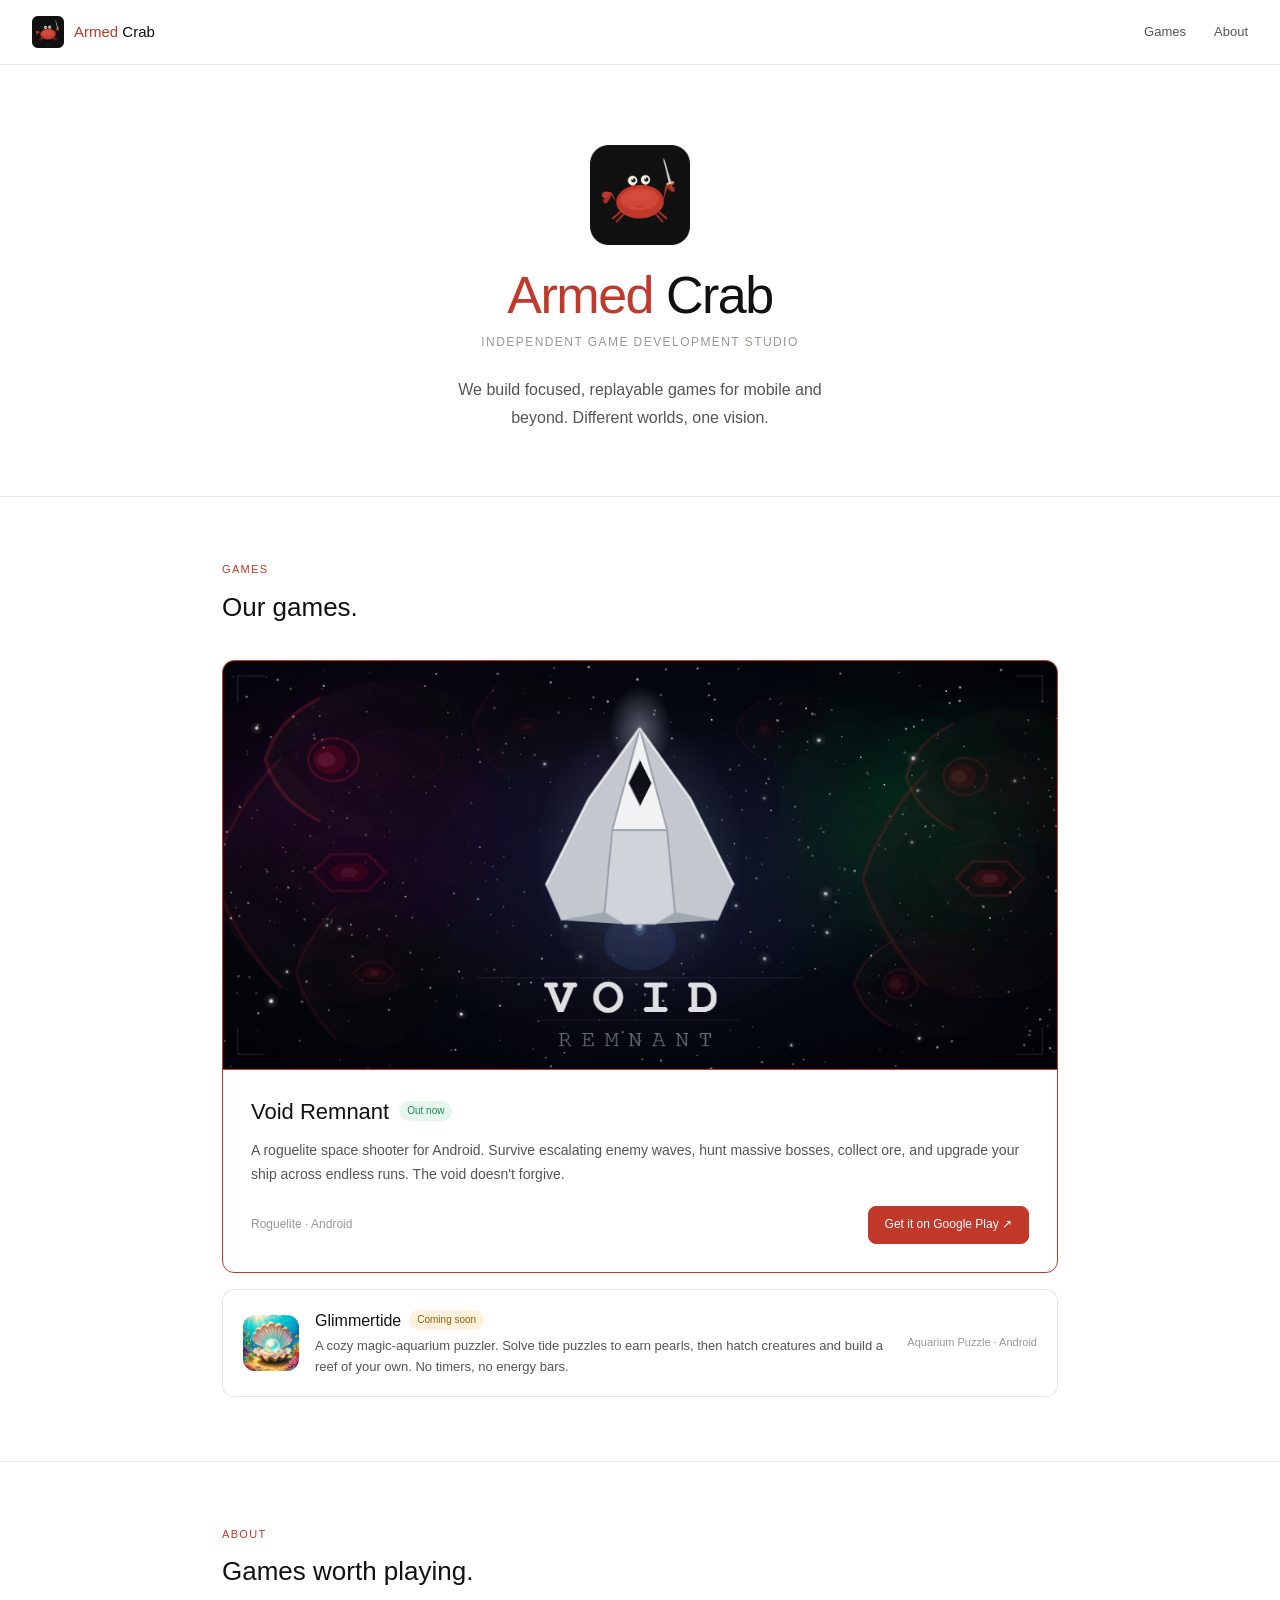
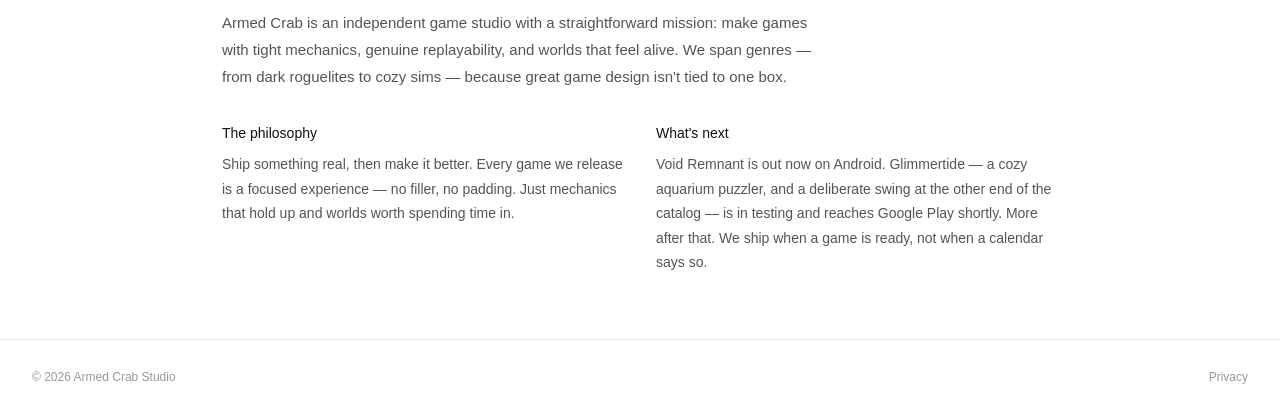
==== commit aad78e43: "Rebuild Games as a catalogue; announce Glimmertide as coming soon The section was hardcoded for exac" ====
--- a/index.html
+++ b/index.html
@@ -45,12 +45,12 @@
 
 <!-- GAMES -->
 <div class="section" id="games">
-  <div class="section-label">Now playing</div>
-  <div class="section-title">Void Remnant is live.</div>
+  <div class="section-label">Games</div>
+  <div class="section-title">Our games.</div>
 
-  <!-- Void Remnant — featured -->
-  <div class="game-feature">
-    <div class="game-thumb" style="background:#06080f;">
+  <!-- FEATURED SLOT — holds whichever game shipped most recently -->
+  <div class="game-feature accent-void-remnant">
+    <div class="game-thumb">
       <img class="game-thumb-img" src="/void-remnant-feature-1024x500.png" alt="Void Remnant" width="1024" height="500"/>
     </div>
     <div class="game-body">
@@ -60,6 +60,18 @@
         <span class="game-meta">Roguelite &middot; Android</span>
         <a class="store-btn primary" href="https://play.google.com/store/apps/details?id=com.armedcrab.voidremnant" target="_blank" rel="noopener">Get it on Google Play &nearr;</a>
       </div>
+    </div>
+  </div>
+
+  <!-- CATALOGUE — everything outside the featured slot -->
+  <div class="game-card accent-glimmertide">
+    <img class="game-card-icon" src="/glimmertide-icon-128.png" alt="" width="56" height="56"/>
+    <div class="game-card-body">
+      <div class="game-card-name">Glimmertide <span class="pill pill-soon">Coming soon</span></div>
+      <p class="game-card-desc">A cozy magic-aquarium puzzler. Solve tide puzzles to earn pearls, then hatch creatures and build a reef of your own. No timers, no energy bars.</p>
+    </div>
+    <div class="game-card-aside">
+      <span class="game-card-meta">Aquarium Puzzle &middot; Android</span>
     </div>
   </div>
 </div>
@@ -78,7 +90,7 @@
     </div>
     <div class="about-block">
       <h3>What's next</h3>
-      <p>Void Remnant is out now on Android — our first release, and the start of the catalog. More games are in active development. We'll share them when they're ready.</p>
+      <p>Void Remnant is out now on Android. Glimmertide — a cozy aquarium puzzler, and a deliberate swing at the other end of the catalog — is in testing and reaches Google Play shortly. More after that. We ship when a game is ready, not when a calendar says so.</p>
     </div>
   </div>
 </div>
--- a/styles.css
+++ b/styles.css
@@ -72,31 +72,62 @@
 .section-body { font-size: 15px; color: var(--text-2); line-height: 1.8; max-width: 600px; }
 .divider { border: none; border-top: 0.5px solid var(--border); }
 
+/* Per-game colour tokens. A catalogue spanning genres carries its own accents;
+   the studio red stays on nav, hero and section labels. Apply one of these to a
+   .game-feature or .game-card — the game keeps its colour in either slot.
+   Accents must clear 4.5:1 on white, since --accent fills the primary CTA. */
+.accent-void-remnant { --accent: var(--red);  --thumb-bg: #06080f; }
+.accent-glimmertide  { --accent: #15788a;     --thumb-bg: #03121a; }
+
 /* GAMES — featured centerpiece */
 .game-feature {
   margin-top: 2rem;
-  border: 1.5px solid var(--red);
+  border: 1.5px solid var(--accent, var(--red));
   border-radius: var(--radius-lg);
   overflow: hidden;
   background: var(--bg);
 }
-.game-thumb { display: flex; align-items: center; justify-content: center; background: #06080f; }
+.game-thumb { display: flex; align-items: center; justify-content: center; background: var(--thumb-bg, var(--bg2)); }
 .game-thumb-img { display: block; width: 100%; height: auto; }
-.game-body { padding: 1.5rem 1.75rem 1.75rem; border-top: 1.5px solid var(--red); display: flex; flex-direction: column; }
+.game-body { padding: 1.5rem 1.75rem 1.75rem; border-top: 1.5px solid var(--accent, var(--red)); display: flex; flex-direction: column; }
 .game-name { font-size: 22px; font-weight: 500; color: var(--text); display: flex; align-items: center; gap: 10px; margin-bottom: 10px; flex-wrap: wrap; }
 .game-desc { font-size: 14px; color: var(--text-2); line-height: 1.7; margin-bottom: 1.25rem; }
 .game-footer { display: flex; align-items: center; justify-content: space-between; gap: 1rem; flex-wrap: wrap; }
 .game-meta { font-size: 12px; color: var(--text-3); }
 .pill { display: inline-block; font-size: 10px; padding: 2px 8px; border-radius: 100px; font-weight: 500; white-space: nowrap; }
 .pill-live { background: #e6f6ec; color: #1f8b4c; }
+.pill-soon { background: #fdf1dc; color: #8c6113; }
 .store-btn { font-size: 12px; padding: 8px 16px; border-radius: var(--radius-md); border: 0.5px solid var(--border-med); color: var(--text-2); text-decoration: none; background: transparent; cursor: pointer; }
 .store-btn:hover { background: var(--bg2); color: var(--text); }
-.store-btn.primary { background: var(--red); border-color: var(--red); color: #fff; font-weight: 500; }
-.store-btn.primary:hover { background: var(--red-dark); color: #fff; }
+.store-btn.primary { background: var(--accent, var(--red)); border-color: var(--accent, var(--red)); color: #fff; font-weight: 500; }
+.store-btn.primary:hover { filter: brightness(0.9); color: #fff; }
+
+/* GAMES — compact catalogue card for everything outside the featured slot */
+.game-card {
+  display: flex;
+  align-items: center;
+  gap: 1rem;
+  margin-top: 1rem;
+  padding: 1.125rem 1.25rem;
+  border: 0.5px solid var(--border);
+  border-radius: var(--radius-lg);
+  background: var(--bg);
+  transition: border-color 0.15s;
+}
+.game-card:hover { border-color: var(--accent, var(--red)); }
+.game-card-icon { display: block; width: 56px; height: 56px; border-radius: 12px; flex-shrink: 0; }
+.game-card-body { flex: 1; min-width: 0; }
+.game-card-name { font-size: 16px; font-weight: 500; color: var(--text); display: flex; align-items: center; gap: 8px; flex-wrap: wrap; margin-bottom: 3px; }
+.game-card-desc { font-size: 13px; color: var(--text-2); line-height: 1.6; }
+.game-card-aside { flex-shrink: 0; display: flex; align-items: center; gap: 1rem; }
+.game-card-meta { font-size: 11px; color: var(--text-3); white-space: nowrap; }
 
 @media (max-width: 600px) {
   .game-body { padding: 1.25rem 1.25rem 1.5rem; }
   .game-name { font-size: 19px; }
+  .game-card { flex-wrap: wrap; gap: 0.875rem; }
+  .game-card-body { flex-basis: calc(100% - 56px - 0.875rem); }
+  .game-card-aside { width: 100%; justify-content: flex-start; }
 }
 
 /* ABOUT */
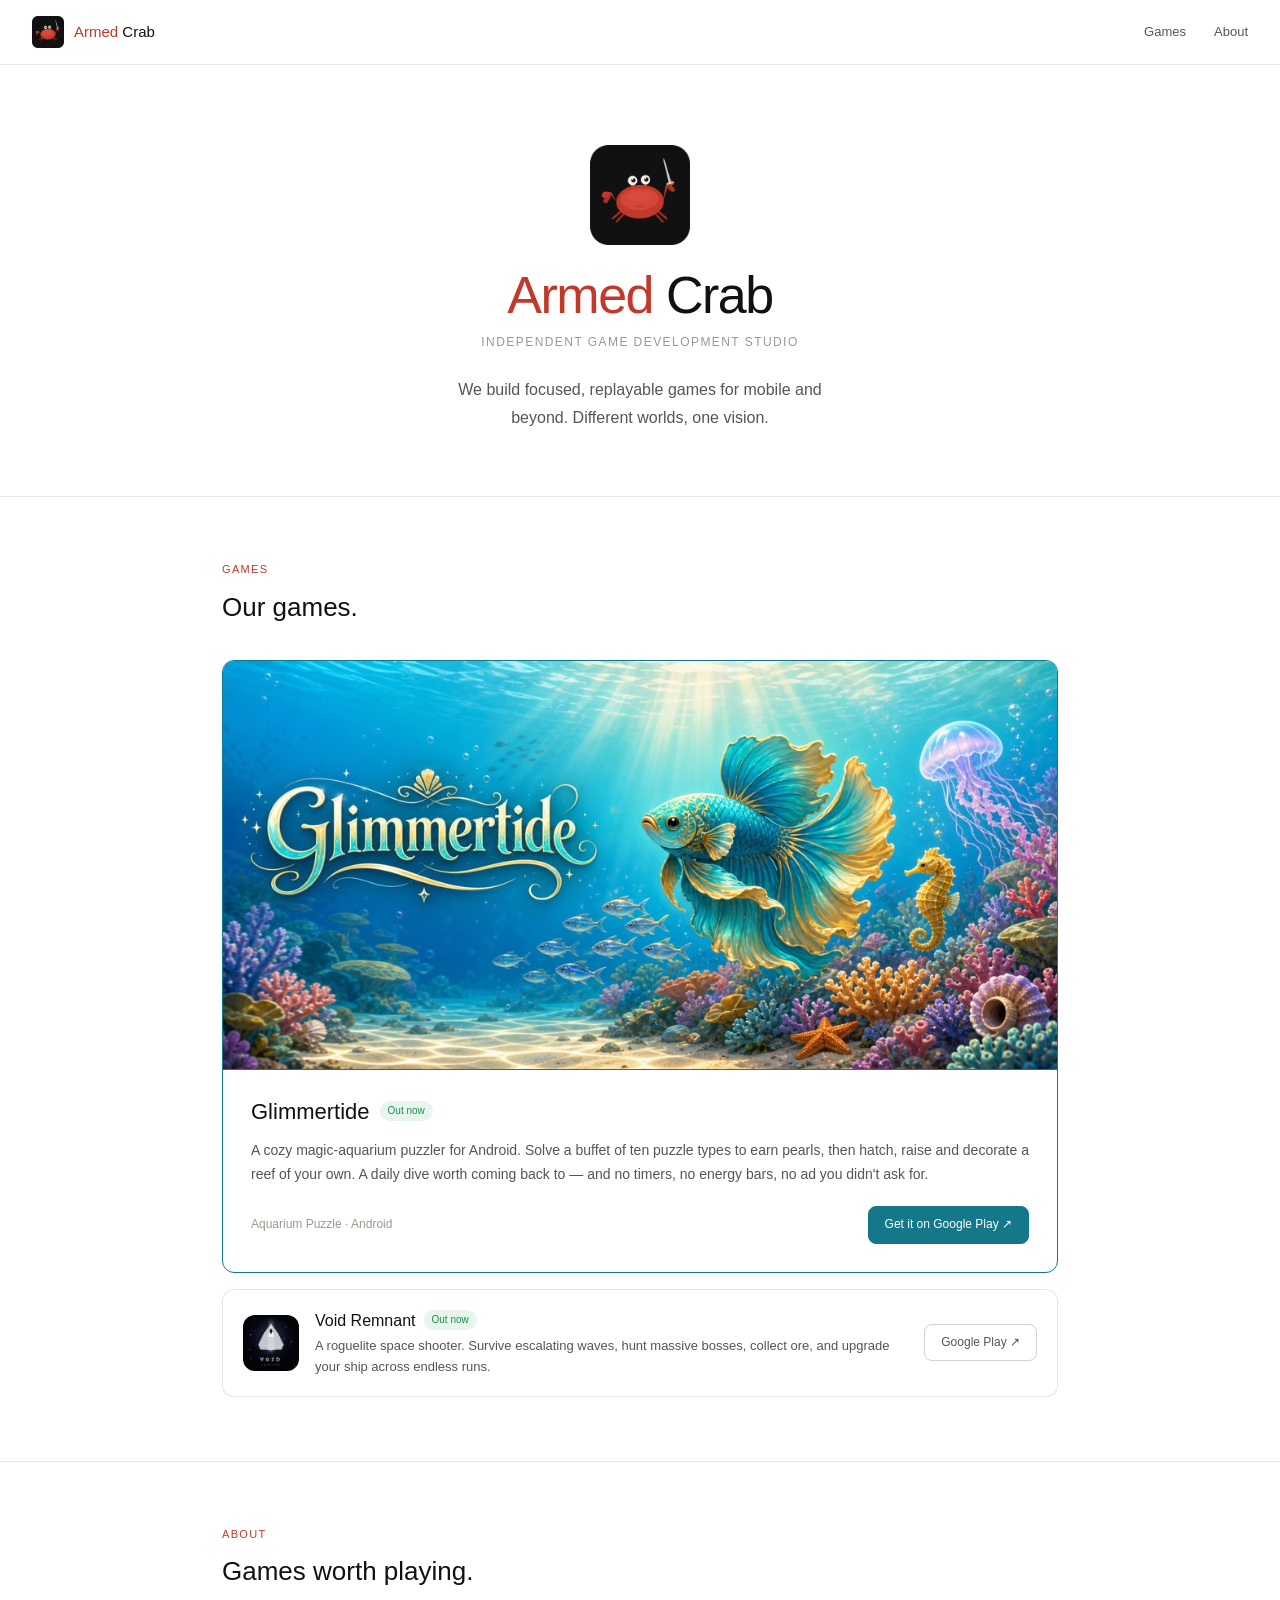
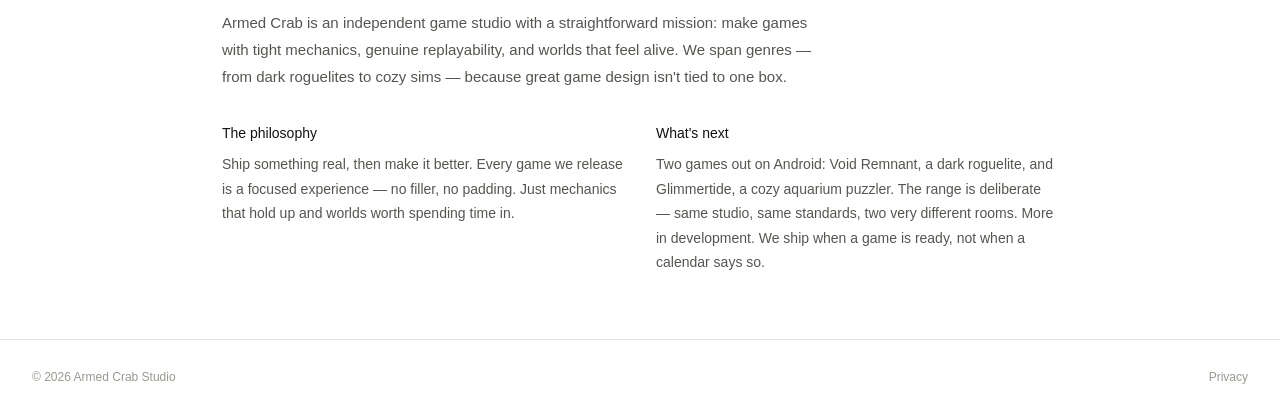
==== commit dc1a3acb: "LAUNCH DAY: Glimmertide goes live Do not merge until the Play production listing is actually live an" ====
--- a/index.html
+++ b/index.html
@@ -49,29 +49,29 @@
   <div class="section-title">Our games.</div>
 
   <!-- FEATURED SLOT — holds whichever game shipped most recently -->
-  <div class="game-feature accent-void-remnant">
+  <div class="game-feature accent-glimmertide">
     <div class="game-thumb">
-      <img class="game-thumb-img" src="/void-remnant-feature-1024x500.png" alt="Void Remnant" width="1024" height="500"/>
+      <img class="game-thumb-img" src="/glimmertide-feature-1024x500.jpg" alt="Glimmertide" width="1024" height="500"/>
     </div>
     <div class="game-body">
-      <div class="game-name">Void Remnant <span class="pill pill-live">Out now</span></div>
-      <p class="game-desc">A roguelite space shooter for Android. Survive escalating enemy waves, hunt massive bosses, collect ore, and upgrade your ship across endless runs. The void doesn't forgive.</p>
+      <div class="game-name">Glimmertide <span class="pill pill-live">Out now</span></div>
+      <p class="game-desc">A cozy magic-aquarium puzzler for Android. Solve a buffet of ten puzzle types to earn pearls, then hatch, raise and decorate a reef of your own. A daily dive worth coming back to — and no timers, no energy bars, no ad you didn't ask for.</p>
       <div class="game-footer">
-        <span class="game-meta">Roguelite &middot; Android</span>
-        <a class="store-btn primary" href="https://play.google.com/store/apps/details?id=com.armedcrab.voidremnant" target="_blank" rel="noopener">Get it on Google Play &nearr;</a>
+        <span class="game-meta">Aquarium Puzzle &middot; Android</span>
+        <a class="store-btn primary" href="https://play.google.com/store/apps/details?id=com.armedcrab.glimmertide" target="_blank" rel="noopener">Get it on Google Play &nearr;</a>
       </div>
     </div>
   </div>
 
   <!-- CATALOGUE — everything outside the featured slot -->
-  <div class="game-card accent-glimmertide">
-    <img class="game-card-icon" src="/glimmertide-icon-128.png" alt="" width="56" height="56"/>
+  <div class="game-card accent-void-remnant">
+    <img class="game-card-icon" src="/void-remnant-icon-128.png" alt="" width="56" height="56"/>
     <div class="game-card-body">
-      <div class="game-card-name">Glimmertide <span class="pill pill-soon">Coming soon</span></div>
-      <p class="game-card-desc">A cozy magic-aquarium puzzler. Solve tide puzzles to earn pearls, then hatch creatures and build a reef of your own. No timers, no energy bars.</p>
+      <div class="game-card-name">Void Remnant <span class="pill pill-live">Out now</span></div>
+      <p class="game-card-desc">A roguelite space shooter. Survive escalating waves, hunt massive bosses, collect ore, and upgrade your ship across endless runs.</p>
     </div>
     <div class="game-card-aside">
-      <span class="game-card-meta">Aquarium Puzzle &middot; Android</span>
+      <a class="store-btn" href="https://play.google.com/store/apps/details?id=com.armedcrab.voidremnant" target="_blank" rel="noopener">Google Play &nearr;</a>
     </div>
   </div>
 </div>
@@ -90,7 +90,7 @@
     </div>
     <div class="about-block">
       <h3>What's next</h3>
-      <p>Void Remnant is out now on Android. Glimmertide — a cozy aquarium puzzler, and a deliberate swing at the other end of the catalog — is in testing and reaches Google Play shortly. More after that. We ship when a game is ready, not when a calendar says so.</p>
+      <p>Two games out on Android: Void Remnant, a dark roguelite, and Glimmertide, a cozy aquarium puzzler. The range is deliberate — same studio, same standards, two very different rooms. More in development. We ship when a game is ready, not when a calendar says so.</p>
     </div>
   </div>
 </div>
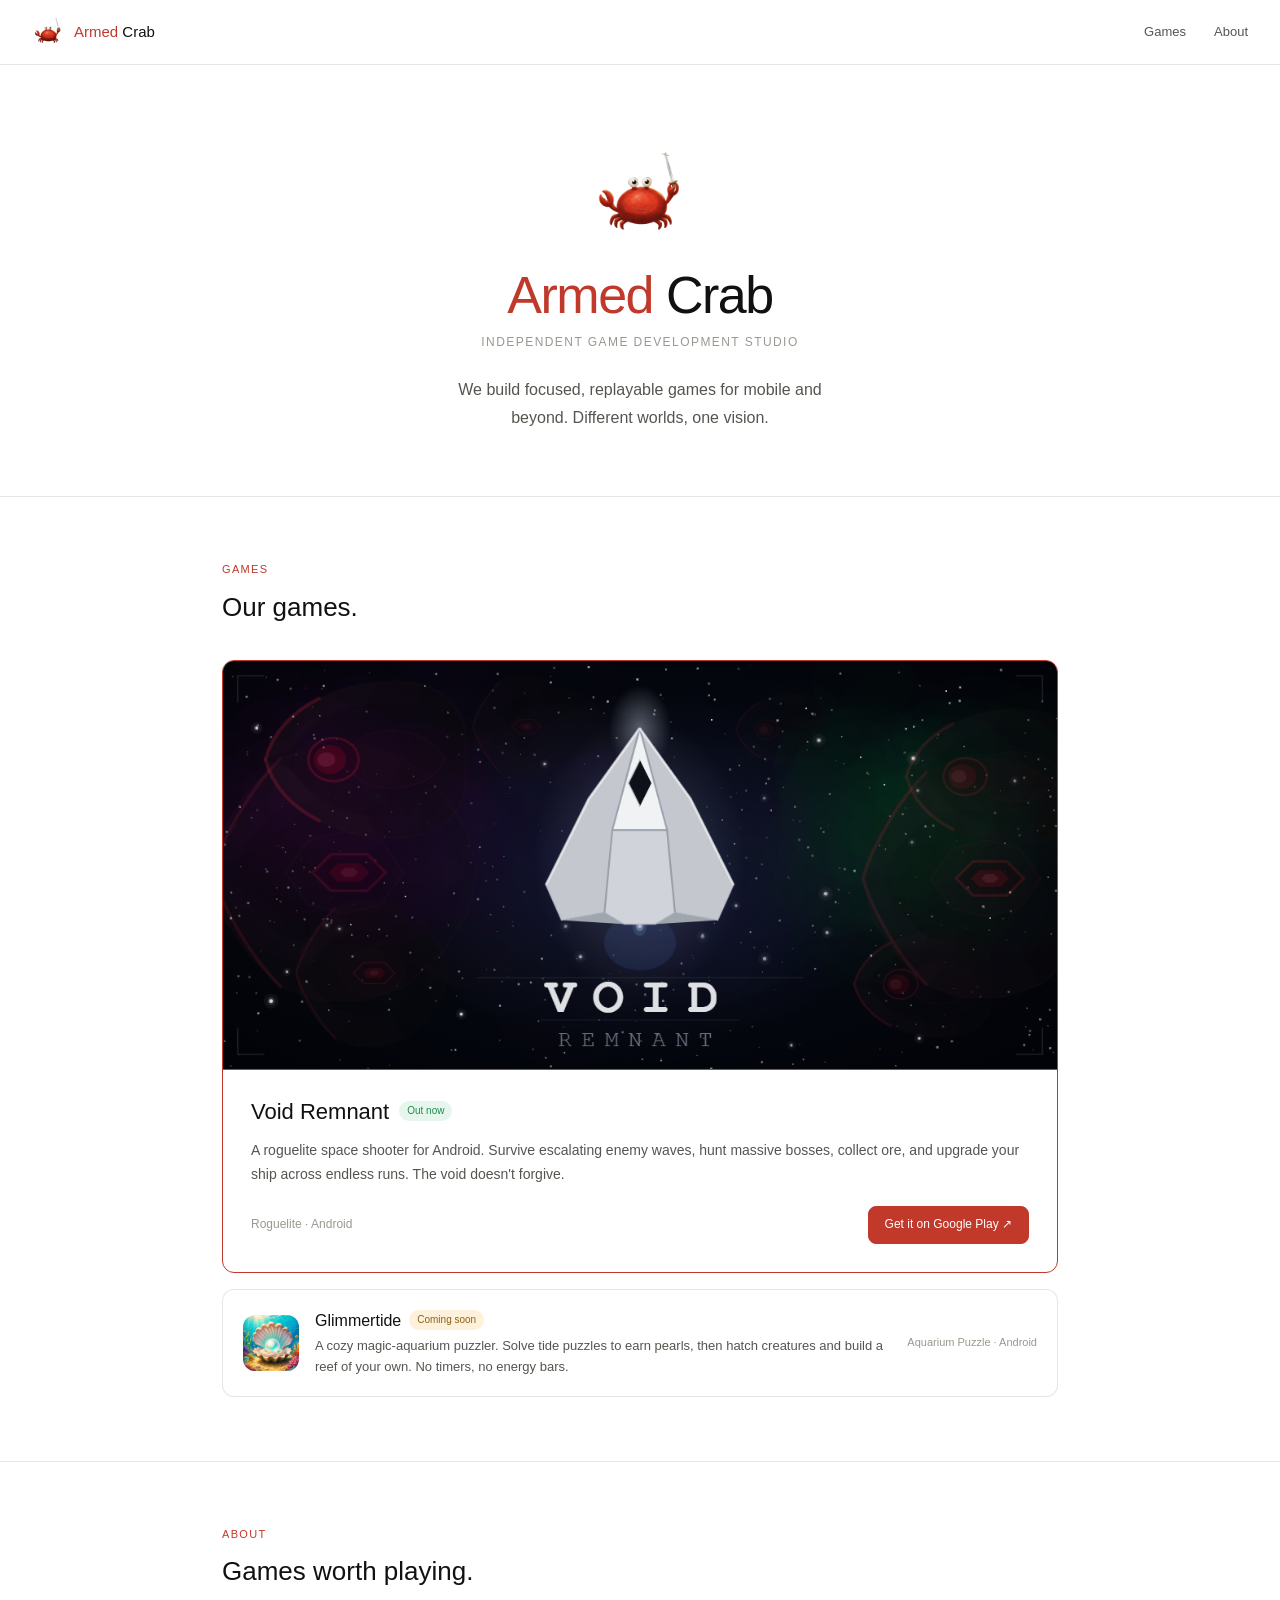
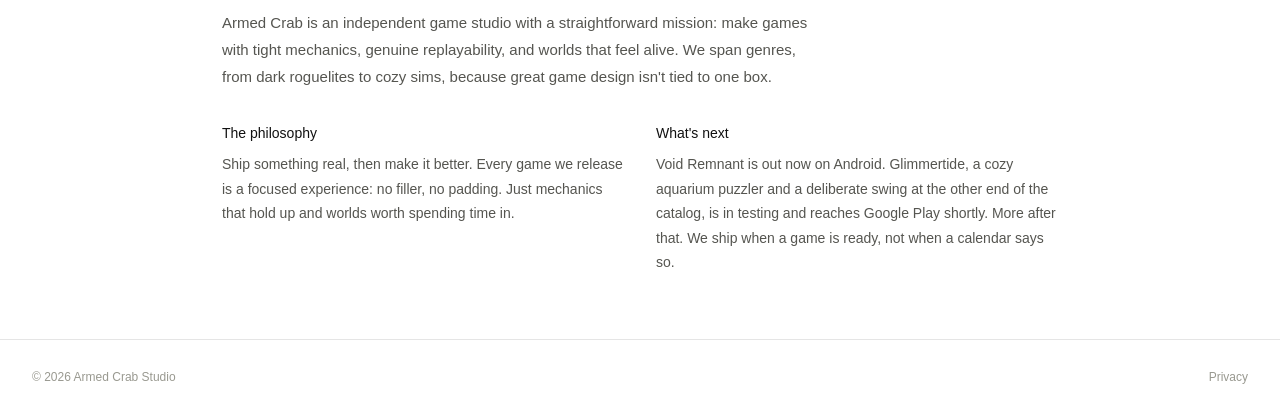
==== commit b3c67820: "Remove every em dash from site copy, titles, and comments Titles and og metadata switch to pipe sepa" ====
--- a/index.html
+++ b/index.html
@@ -3,7 +3,7 @@
 <head>
   <meta charset="UTF-8"/>
   <meta name="viewport" content="width=device-width, initial-scale=1.0"/>
-  <title>Armed Crab — Independent Game Studio</title>
+  <title>Armed Crab | Independent Game Studio</title>
   <meta name="description" content="Armed Crab is an independent game studio making focused, replayable games for mobile and beyond."/>
   <link rel="canonical" href="https://armedcrab.com/"/>
   <meta name="theme-color" content="#ffffff" media="(prefers-color-scheme: light)"/>
@@ -11,12 +11,12 @@
   <meta property="og:type" content="website"/>
   <meta property="og:site_name" content="Armed Crab"/>
   <meta property="og:url" content="https://armedcrab.com/"/>
-  <meta property="og:title" content="Armed Crab — Independent Game Studio"/>
+  <meta property="og:title" content="Armed Crab | Independent Game Studio"/>
   <meta property="og:description" content="Focused, replayable games for mobile and beyond. Different worlds, one vision."/>
   <meta property="og:image" content="https://armedcrab.com/og-image-1200x630.png"/>
   <meta property="og:image:width" content="1200"/>
   <meta property="og:image:height" content="630"/>
-  <meta property="og:image:alt" content="Armed Crab — independent game studio"/>
+  <meta property="og:image:alt" content="Armed Crab, independent game studio"/>
   <meta name="twitter:card" content="summary_large_image"/>
   <link rel="icon" type="image/png" href="/icon-512-light-512x512.png"/>
   <link rel="stylesheet" href="/styles.css"/>
@@ -48,30 +48,30 @@
   <div class="section-label">Games</div>
   <div class="section-title">Our games.</div>
 
-  <!-- FEATURED SLOT — holds whichever game shipped most recently -->
-  <div class="game-feature accent-glimmertide">
+  <!-- FEATURED SLOT: holds whichever game shipped most recently -->
+  <div class="game-feature accent-void-remnant">
     <div class="game-thumb">
-      <img class="game-thumb-img" src="/glimmertide-feature-1024x500.jpg" alt="Glimmertide" width="1024" height="500"/>
+      <img class="game-thumb-img" src="/void-remnant-feature-1024x500.png" alt="Void Remnant" width="1024" height="500"/>
     </div>
     <div class="game-body">
-      <div class="game-name">Glimmertide <span class="pill pill-live">Out now</span></div>
-      <p class="game-desc">A cozy magic-aquarium puzzler for Android. Solve a buffet of ten puzzle types to earn pearls, then hatch, raise and decorate a reef of your own. A daily dive worth coming back to — and no timers, no energy bars, no ad you didn't ask for.</p>
+      <div class="game-name">Void Remnant <span class="pill pill-live">Out now</span></div>
+      <p class="game-desc">A roguelite space shooter for Android. Survive escalating enemy waves, hunt massive bosses, collect ore, and upgrade your ship across endless runs. The void doesn't forgive.</p>
       <div class="game-footer">
-        <span class="game-meta">Aquarium Puzzle &middot; Android</span>
-        <a class="store-btn primary" href="https://play.google.com/store/apps/details?id=com.armedcrab.glimmertide" target="_blank" rel="noopener">Get it on Google Play &nearr;</a>
+        <span class="game-meta">Roguelite &middot; Android</span>
+        <a class="store-btn primary" href="https://play.google.com/store/apps/details?id=com.armedcrab.voidremnant" target="_blank" rel="noopener">Get it on Google Play &nearr;</a>
       </div>
     </div>
   </div>
 
-  <!-- CATALOGUE — everything outside the featured slot -->
-  <div class="game-card accent-void-remnant">
-    <img class="game-card-icon" src="/void-remnant-icon-128.png" alt="" width="56" height="56"/>
+  <!-- CATALOGUE: everything outside the featured slot -->
+  <div class="game-card accent-glimmertide">
+    <img class="game-card-icon" src="/glimmertide-icon-128.png" alt="" width="56" height="56"/>
     <div class="game-card-body">
-      <div class="game-card-name">Void Remnant <span class="pill pill-live">Out now</span></div>
-      <p class="game-card-desc">A roguelite space shooter. Survive escalating waves, hunt massive bosses, collect ore, and upgrade your ship across endless runs.</p>
+      <div class="game-card-name">Glimmertide <span class="pill pill-soon">Coming soon</span></div>
+      <p class="game-card-desc">A cozy magic-aquarium puzzler. Solve tide puzzles to earn pearls, then hatch creatures and build a reef of your own. No timers, no energy bars.</p>
     </div>
     <div class="game-card-aside">
-      <a class="store-btn" href="https://play.google.com/store/apps/details?id=com.armedcrab.voidremnant" target="_blank" rel="noopener">Google Play &nearr;</a>
+      <span class="game-card-meta">Aquarium Puzzle &middot; Android</span>
     </div>
   </div>
 </div>
@@ -82,15 +82,15 @@
 <div class="section" id="about">
   <div class="section-label">About</div>
   <div class="section-title">Games worth playing.</div>
-  <p class="section-body">Armed Crab is an independent game studio with a straightforward mission: make games with tight mechanics, genuine replayability, and worlds that feel alive. We span genres — from dark roguelites to cozy sims — because great game design isn't tied to one box.</p>
+  <p class="section-body">Armed Crab is an independent game studio with a straightforward mission: make games with tight mechanics, genuine replayability, and worlds that feel alive. We span genres, from dark roguelites to cozy sims, because great game design isn't tied to one box.</p>
   <div class="about-grid">
     <div class="about-block">
       <h3>The philosophy</h3>
-      <p>Ship something real, then make it better. Every game we release is a focused experience — no filler, no padding. Just mechanics that hold up and worlds worth spending time in.</p>
+      <p>Ship something real, then make it better. Every game we release is a focused experience: no filler, no padding. Just mechanics that hold up and worlds worth spending time in.</p>
     </div>
     <div class="about-block">
       <h3>What's next</h3>
-      <p>Two games out on Android: Void Remnant, a dark roguelite, and Glimmertide, a cozy aquarium puzzler. The range is deliberate — same studio, same standards, two very different rooms. More in development. We ship when a game is ready, not when a calendar says so.</p>
+      <p>Void Remnant is out now on Android. Glimmertide, a cozy aquarium puzzler and a deliberate swing at the other end of the catalog, is in testing and reaches Google Play shortly. More after that. We ship when a game is ready, not when a calendar says so.</p>
     </div>
   </div>
 </div>
--- a/styles.css
+++ b/styles.css
@@ -74,12 +74,12 @@
 
 /* Per-game colour tokens. A catalogue spanning genres carries its own accents;
    the studio red stays on nav, hero and section labels. Apply one of these to a
-   .game-feature or .game-card — the game keeps its colour in either slot.
+   .game-feature or .game-card; the game keeps its colour in either slot.
    Accents must clear 4.5:1 on white, since --accent fills the primary CTA. */
 .accent-void-remnant { --accent: var(--red);  --thumb-bg: #06080f; }
 .accent-glimmertide  { --accent: #15788a;     --thumb-bg: #03121a; }
 
-/* GAMES — featured centerpiece */
+/* GAMES: featured centerpiece */
 .game-feature {
   margin-top: 2rem;
   border: 1.5px solid var(--accent, var(--red));
@@ -102,7 +102,7 @@
 .store-btn.primary { background: var(--accent, var(--red)); border-color: var(--accent, var(--red)); color: #fff; font-weight: 500; }
 .store-btn.primary:hover { filter: brightness(0.9); color: #fff; }
 
-/* GAMES — compact catalogue card for everything outside the featured slot */
+/* GAMES: compact catalogue card for everything outside the featured slot */
 .game-card {
   display: flex;
   align-items: center;
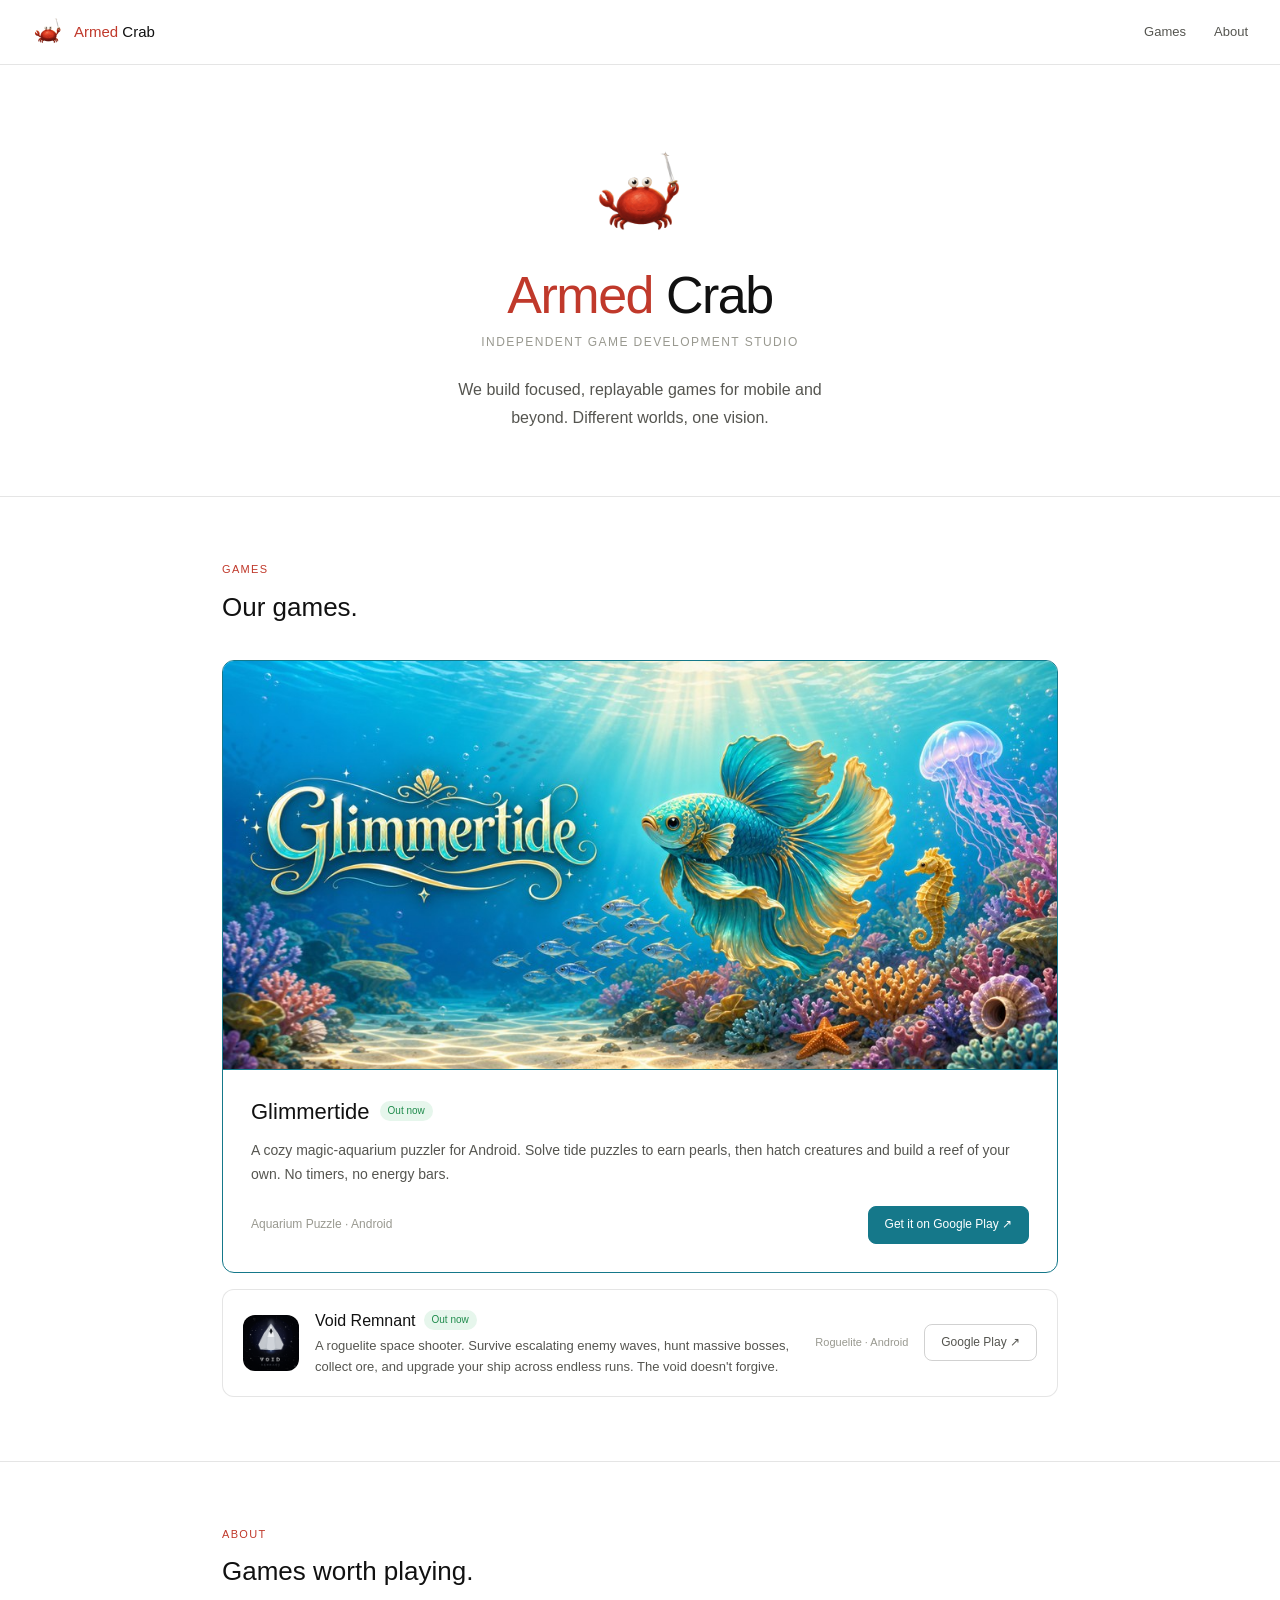
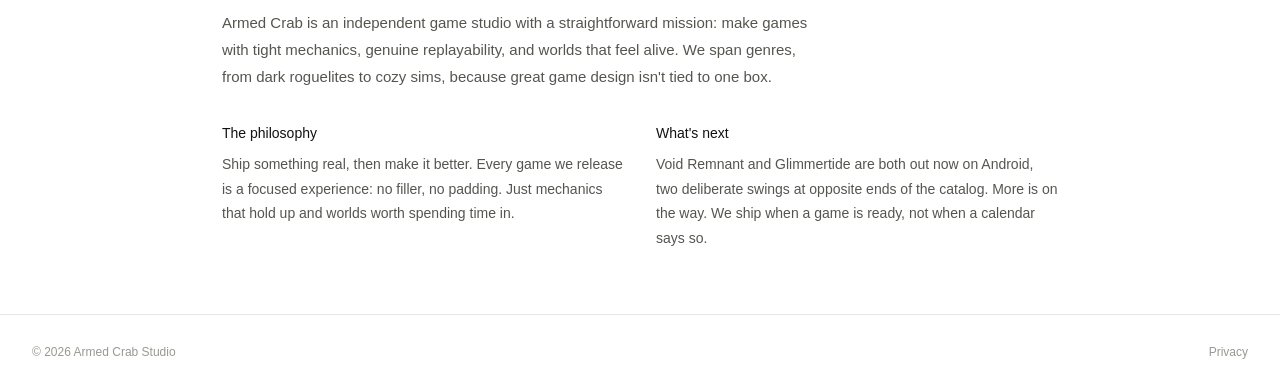
==== commit 6c0dad6f: "Feature Glimmertide as launched; move Void Remnant to the catalogue card Co-Authored-By: Claude Fabl" ====
--- a/index.html
+++ b/index.html
@@ -49,29 +49,30 @@
   <div class="section-title">Our games.</div>
 
   <!-- FEATURED SLOT: holds whichever game shipped most recently -->
-  <div class="game-feature accent-void-remnant">
+  <div class="game-feature accent-glimmertide">
     <div class="game-thumb">
-      <img class="game-thumb-img" src="/void-remnant-feature-1024x500.png" alt="Void Remnant" width="1024" height="500"/>
+      <img class="game-thumb-img" src="/glimmertide-feature-1024x500.jpg" alt="Glimmertide" width="1024" height="500"/>
     </div>
     <div class="game-body">
-      <div class="game-name">Void Remnant <span class="pill pill-live">Out now</span></div>
-      <p class="game-desc">A roguelite space shooter for Android. Survive escalating enemy waves, hunt massive bosses, collect ore, and upgrade your ship across endless runs. The void doesn't forgive.</p>
+      <div class="game-name">Glimmertide <span class="pill pill-live">Out now</span></div>
+      <p class="game-desc">A cozy magic-aquarium puzzler for Android. Solve tide puzzles to earn pearls, then hatch creatures and build a reef of your own. No timers, no energy bars.</p>
       <div class="game-footer">
-        <span class="game-meta">Roguelite &middot; Android</span>
-        <a class="store-btn primary" href="https://play.google.com/store/apps/details?id=com.armedcrab.voidremnant" target="_blank" rel="noopener">Get it on Google Play &nearr;</a>
+        <span class="game-meta">Aquarium Puzzle &middot; Android</span>
+        <a class="store-btn primary" href="https://play.google.com/store/apps/details?id=com.armedcrab.glimmertide" target="_blank" rel="noopener">Get it on Google Play &nearr;</a>
       </div>
     </div>
   </div>
 
   <!-- CATALOGUE: everything outside the featured slot -->
-  <div class="game-card accent-glimmertide">
-    <img class="game-card-icon" src="/glimmertide-icon-128.png" alt="" width="56" height="56"/>
+  <div class="game-card accent-void-remnant">
+    <img class="game-card-icon" src="/void-remnant-icon-128.png" alt="" width="56" height="56"/>
     <div class="game-card-body">
-      <div class="game-card-name">Glimmertide <span class="pill pill-soon">Coming soon</span></div>
-      <p class="game-card-desc">A cozy magic-aquarium puzzler. Solve tide puzzles to earn pearls, then hatch creatures and build a reef of your own. No timers, no energy bars.</p>
+      <div class="game-card-name">Void Remnant <span class="pill pill-live">Out now</span></div>
+      <p class="game-card-desc">A roguelite space shooter. Survive escalating enemy waves, hunt massive bosses, collect ore, and upgrade your ship across endless runs. The void doesn't forgive.</p>
     </div>
     <div class="game-card-aside">
-      <span class="game-card-meta">Aquarium Puzzle &middot; Android</span>
+      <span class="game-card-meta">Roguelite &middot; Android</span>
+      <a class="store-btn" href="https://play.google.com/store/apps/details?id=com.armedcrab.voidremnant" target="_blank" rel="noopener">Google Play &nearr;</a>
     </div>
   </div>
 </div>
@@ -90,7 +91,7 @@
     </div>
     <div class="about-block">
       <h3>What's next</h3>
-      <p>Void Remnant is out now on Android. Glimmertide, a cozy aquarium puzzler and a deliberate swing at the other end of the catalog, is in testing and reaches Google Play shortly. More after that. We ship when a game is ready, not when a calendar says so.</p>
+      <p>Void Remnant and Glimmertide are both out now on Android, two deliberate swings at opposite ends of the catalog. More is on the way. We ship when a game is ready, not when a calendar says so.</p>
     </div>
   </div>
 </div>
